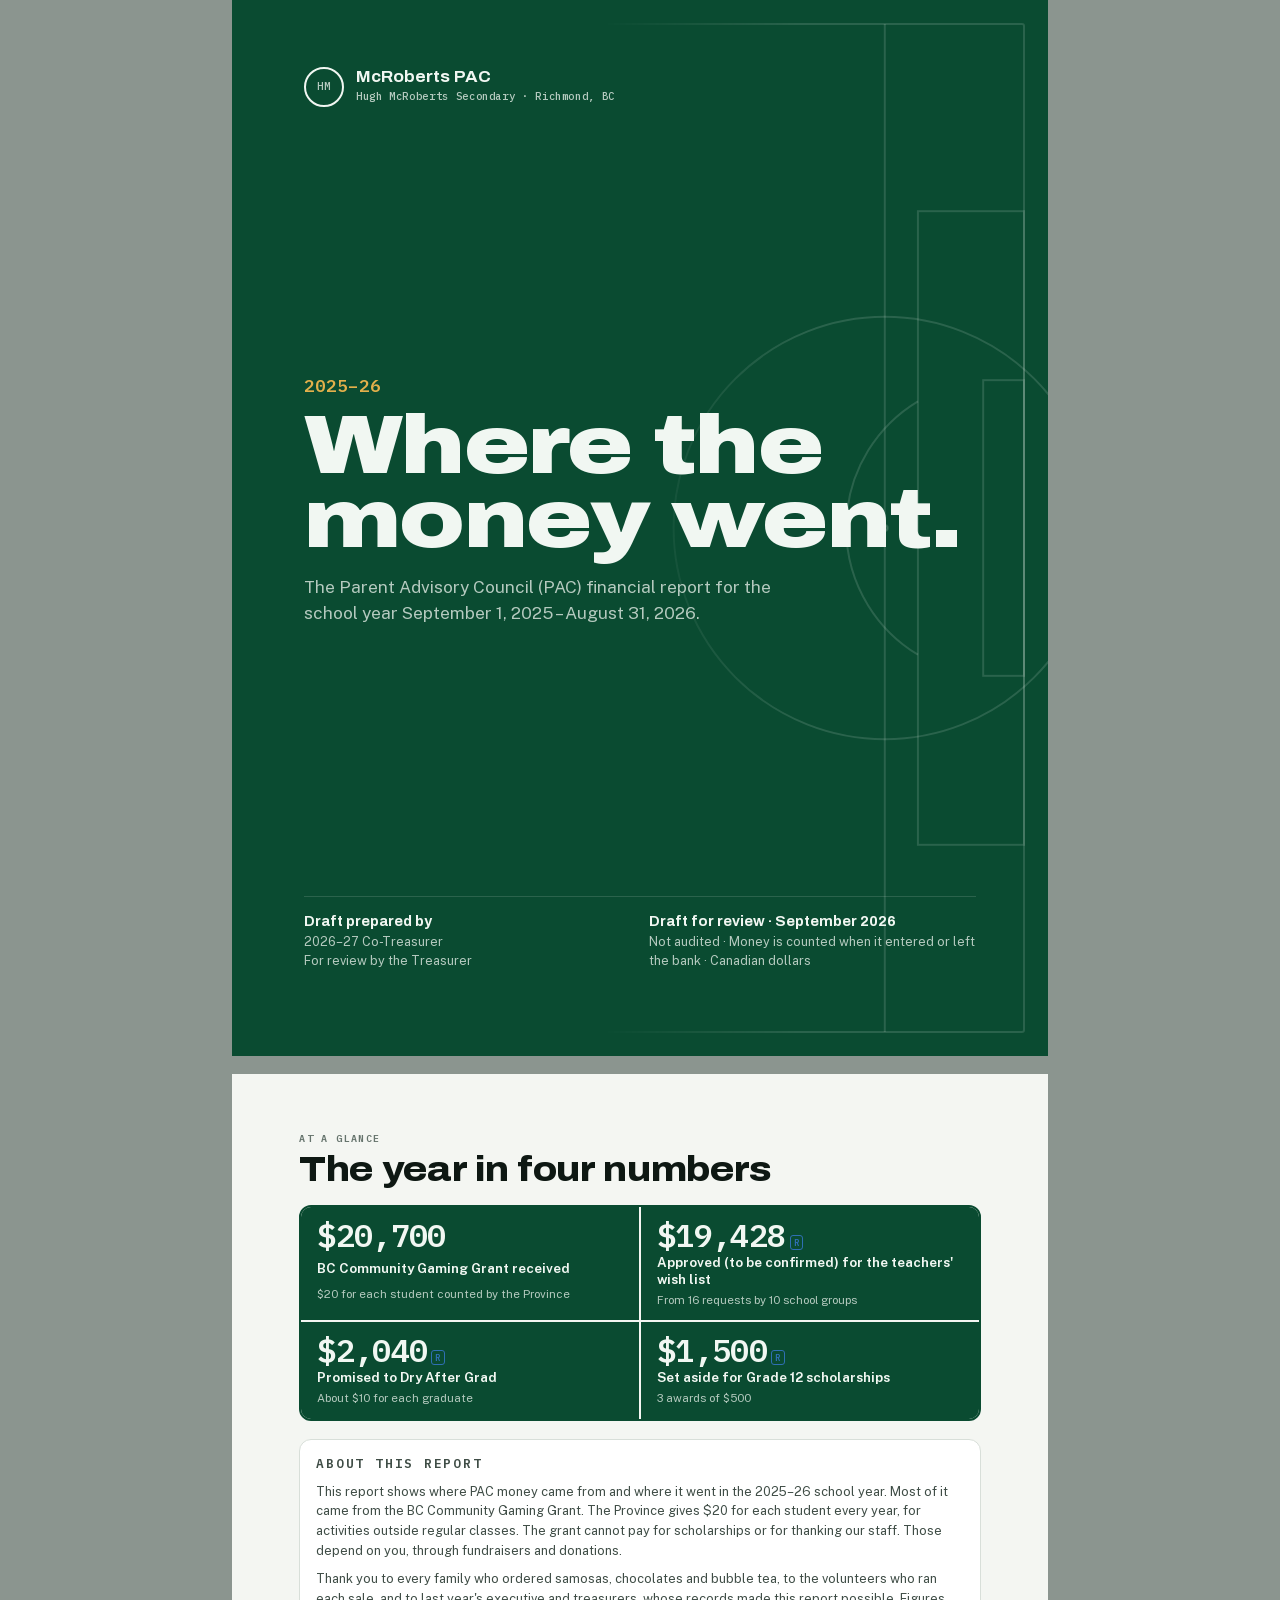
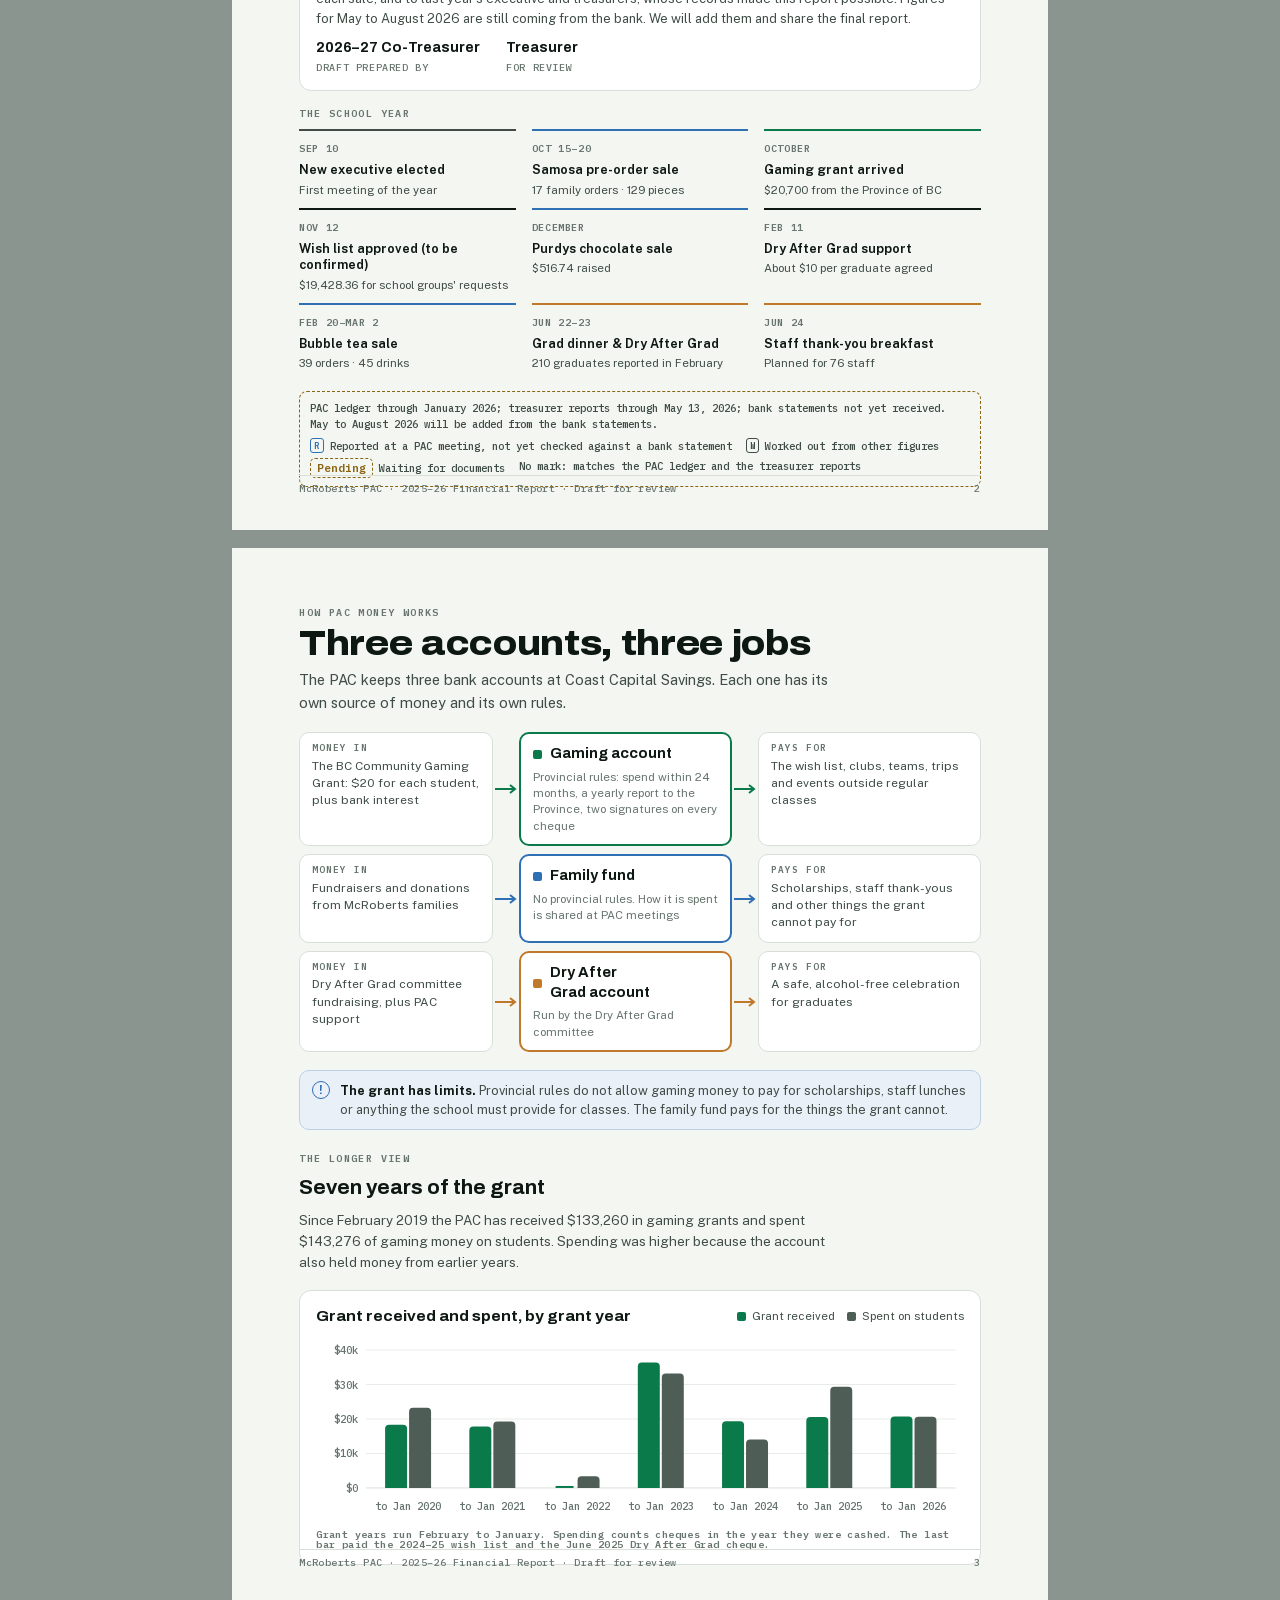
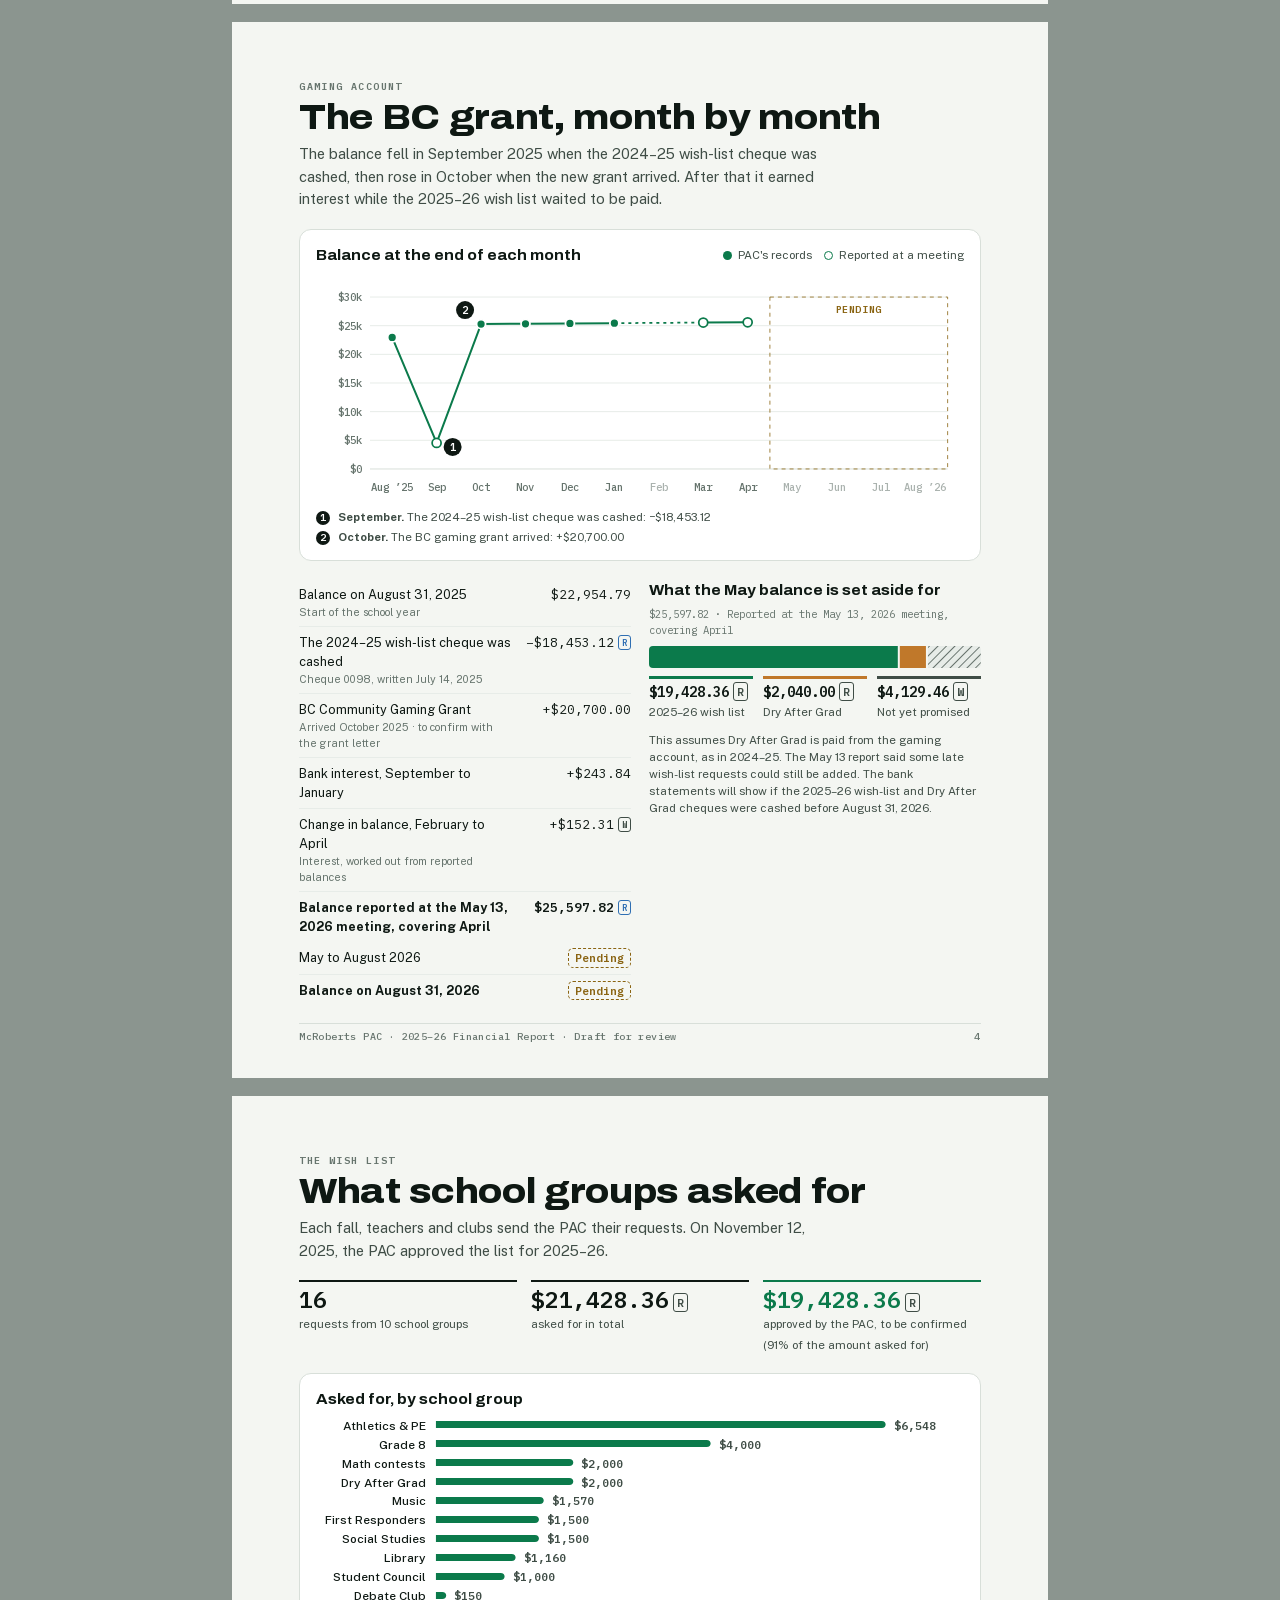
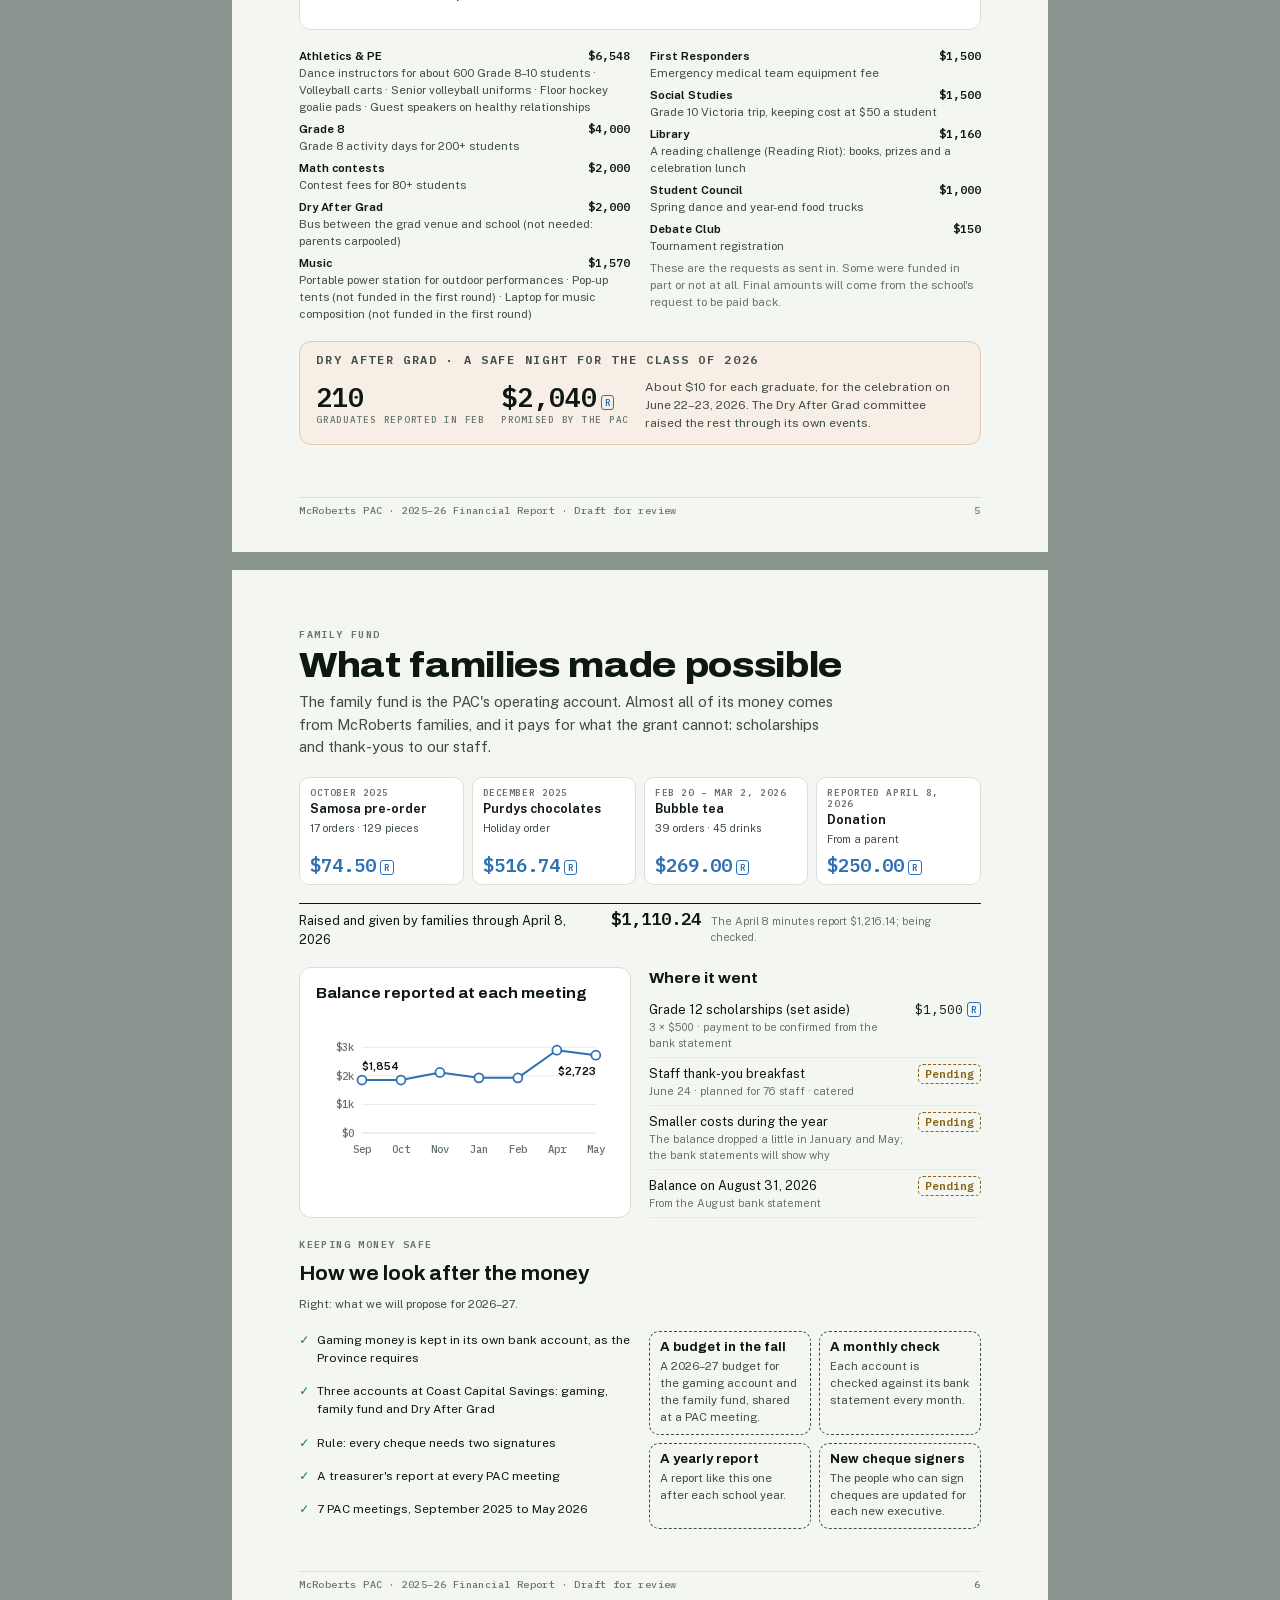
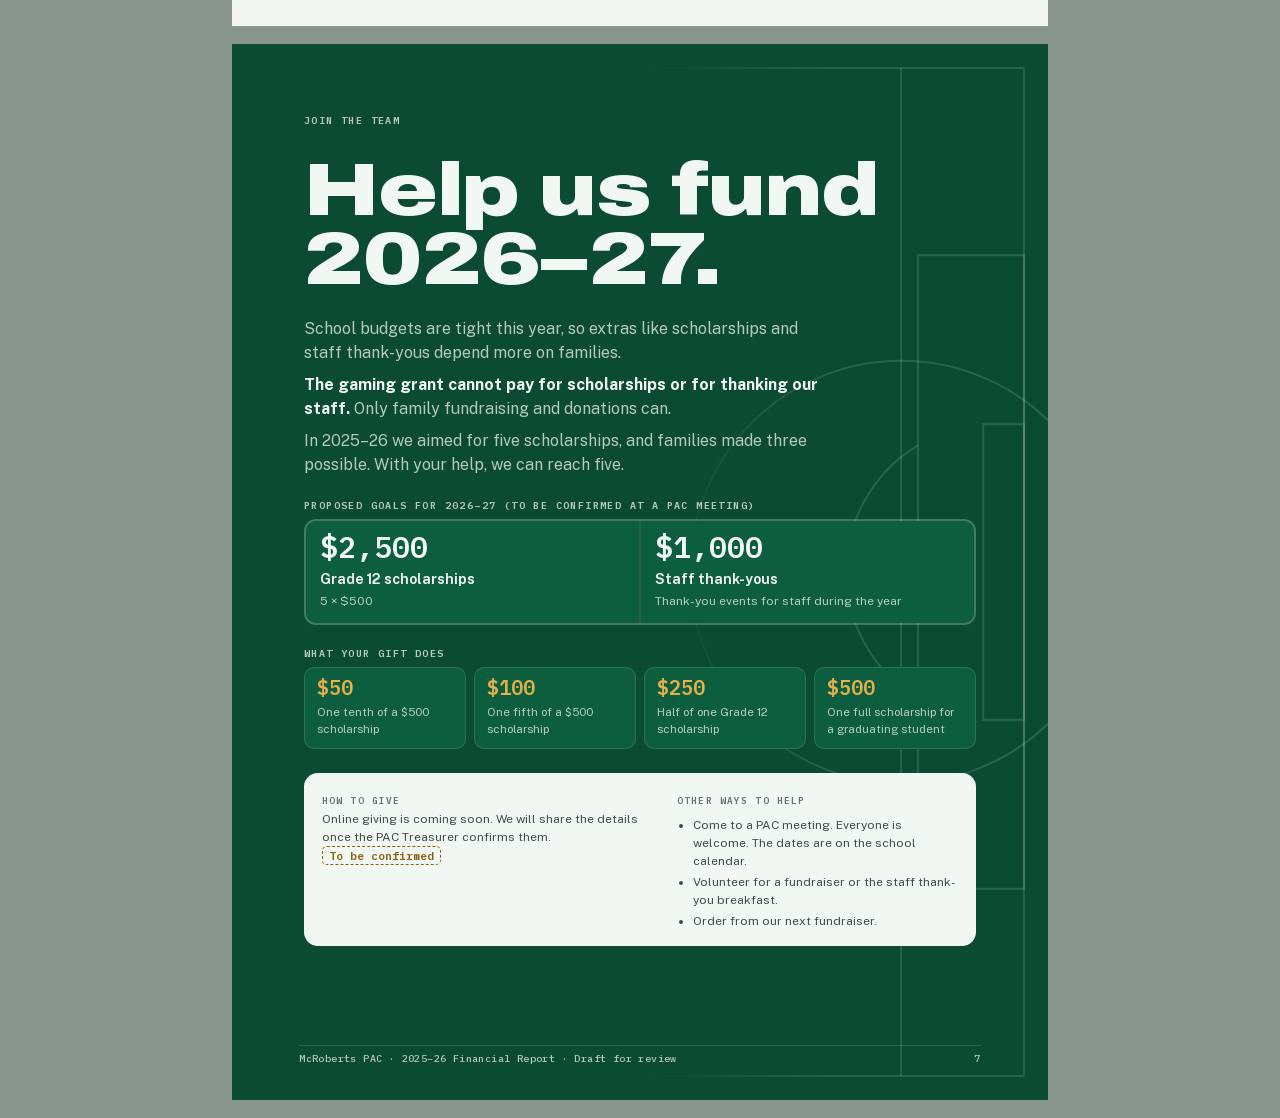
==== print.html @ e7512261 "chore: initial commit Co-Authored-By: Claude Opus 5.5 <noreply@anthropic.com>" ====
<!doctype html>
<html lang="en">
<head>
<meta charset="utf-8">
<title>McRoberts PAC 2025–26 Financial Report</title>
<meta name="robots" content="noindex, nofollow">
<link rel="stylesheet" href="fonts/fonts.css">
<style>
:root{
  --paper:#F4F6F2; --surface:#FFFFFF; --ink:#0E1813; --ink-2:#3F4D46; --muted:#66746D; --rule:#D8DFD9; --rule-2:#E7ECE8;
  --pitch:#0A4B31; --pitch-2:#0D5E3E; --chalk:#F1F7F2; --chalk-dim:rgba(241,247,242,.74); --chalk-line:rgba(241,247,242,.14);
  --gaming:#0B7A4B; --operating:#2F6FB3; --dag:#C0782A; --spent:#4E5D56; --gold:#E3B04B; --warn:#8A6412;
  --f-display:"Archivo","Arial Narrow",sans-serif; --f-body:"Public Sans",system-ui,sans-serif; --f-mono:"IBM Plex Mono",Menlo,monospace;
  color-scheme:light;
}
@page{size:letter;margin:0}
*{box-sizing:border-box;-webkit-print-color-adjust:exact;print-color-adjust:exact}
html,body{margin:0;background:#8B958F}
body{font:400 10.5pt/1.5 var(--f-body);color:var(--ink)}
h1,h2,h3{font-family:var(--f-display);margin:0;text-wrap:balance}
p{margin:0}
.page > *{flex-shrink:0}
.page{width:8.5in;height:11in;margin:0 auto 18px;background:var(--paper);position:relative;overflow:hidden;padding:.62in .7in .8in;display:flex;flex-direction:column;gap:18px;break-after:page;page-break-after:always}
@media print{html,body{background:none}.page{margin:0}.page:not(.dark){background:#fff}}
.cover .lines{-webkit-mask-image:linear-gradient(90deg,transparent 0 45%,#000 70%);mask-image:linear-gradient(90deg,transparent 0 45%,#000 70%)}
.appeal .lines{-webkit-mask-image:linear-gradient(90deg,transparent 0 50%,#000 75%);mask-image:linear-gradient(90deg,transparent 0 50%,#000 75%)}
.key{display:flex;flex-wrap:wrap;gap:4px 14px;margin-top:6px}
.page:last-child{break-after:auto;page-break-after:auto}
.foot{position:absolute;left:.7in;right:.7in;bottom:.38in;display:flex;justify-content:space-between;font:500 7.5pt/1 var(--f-mono);color:var(--muted);letter-spacing:.04em;border-top:1px solid var(--rule);padding-top:8px}
.dark .foot{color:var(--chalk-dim);border-color:var(--chalk-line)}
.eyebrow{font:600 7.5pt/1 var(--f-mono);letter-spacing:.14em;text-transform:uppercase;color:var(--muted)}
h2{font-size:26pt;font-weight:800;font-stretch:114%;line-height:1.02;letter-spacing:-.01em}
h3{font-size:11.5pt;font-weight:700;font-stretch:104%}
.lede{font-size:11pt;line-height:1.55;color:var(--ink-2);max-width:60ch}
.head{display:grid;gap:8px}
.num{font-family:var(--f-mono);font-variant-numeric:tabular-nums}
.panel{background:var(--surface);border:1px solid var(--rule);border-radius:12px;padding:14px 16px}
.mk{font:600 6.5pt/1 var(--f-mono);letter-spacing:.04em;color:var(--operating);border:1px solid currentColor;border-radius:3px;padding:1px 3px;margin-left:4px;vertical-align:1px;white-space:nowrap}
.mk.c{color:var(--ink-2)}
.dark .mk{color:var(--chalk-dim)}
.pend{display:inline-block;font:600 8.5pt/1.2 var(--f-mono);color:var(--warn);border:1.25px dashed currentColor;border-radius:5px;padding:2px 6px}

/* dark pages */
.dark{background:var(--pitch);color:var(--chalk)}
.dark .eyebrow{color:var(--chalk-dim)}
.lines{position:absolute;inset:0;z-index:0}
.lines svg{width:100%;height:100%}
.pitch-lines *{fill:none;stroke:var(--chalk-line);stroke-width:2}
.pitch-lines .spot{fill:var(--chalk-line)}
.dark > *:not(.lines):not(.foot){position:relative;z-index:1}

/* cover */
.cover{justify-content:space-between;padding:.7in .75in .9in}
.cover .crestrow{display:flex;align-items:center;gap:12px}
.crest{width:40px;height:40px;border-radius:50%;border:2px solid var(--chalk);display:grid;place-items:center;font:800 12pt/1 var(--f-display);font-stretch:118%}
.crestrow b{font:700 12pt/1.1 var(--f-display);font-stretch:108%;display:block}
.crestrow span{font:500 8pt/1.3 var(--f-mono);color:var(--chalk-dim);letter-spacing:.06em}
.cover h1{font-size:62pt;font-weight:900;font-stretch:122%;line-height:.9;letter-spacing:-.02em;margin:14px 0 18px}
.cover .yr{font:600 13pt/1 var(--f-mono);color:var(--gold);letter-spacing:.06em}
.cover .sub{font-size:13pt;line-height:1.5;color:var(--chalk-dim);max-width:44ch}
.cover .meta{display:grid;grid-template-columns:1fr 1fr;gap:18px;border-top:1px solid var(--chalk-line);padding-top:16px;font-size:9.5pt;color:var(--chalk-dim)}
.cover .meta b{display:block;color:var(--chalk);font:700 10.5pt/1.3 var(--f-display);font-stretch:104%}

/* glance */
.note p{font-size:9.6pt;line-height:1.55;color:var(--ink-2)}
.note p + p{margin-top:8px}
.note .sig{margin-top:12px;display:flex;gap:26px;font-size:9.5pt}
.note .sig b{display:block;font:700 10.5pt/1.2 var(--f-display);color:var(--ink)}
.note .sig span{font:500 7.5pt/1.3 var(--f-mono);letter-spacing:.06em;text-transform:uppercase;color:var(--muted)}
.board{display:grid;grid-template-columns:1fr 1fr;gap:2px;background:var(--chalk-line);border-radius:12px;overflow:hidden;border:2px solid var(--pitch)}
.board div{background:var(--pitch);color:var(--chalk);padding:12px 16px;display:grid;gap:3px}
.board .fig{font:600 24pt/1 var(--f-mono);letter-spacing:-.02em}
.board .lab{font:650 10pt/1.3 var(--f-body)}
.board .sub{font-size:8.5pt;color:var(--chalk-dim)}
.season{display:grid;grid-template-columns:repeat(3,1fr);gap:8px 16px}
.season div{border-top:2px solid var(--c,var(--ink-2));padding-top:6px}
.season .w{font:600 7.5pt/1 var(--f-mono);letter-spacing:.06em;text-transform:uppercase;color:var(--muted)}
.season b{display:block;font:650 9.5pt/1.3 var(--f-body);margin-top:4px}
.season span{font-size:8.5pt;color:var(--ink-2)}
.coverage{font:500 8pt/1.5 var(--f-mono);color:var(--ink-2);border:1.25px dashed var(--warn);border-radius:8px;padding:8px 10px}

/* accounts */
.acct{display:grid;grid-template-columns:1fr 26px 1.1fr 26px 1.15fr;align-items:stretch}
.acct > div{border:1px solid var(--rule);background:var(--surface);border-radius:10px;padding:10px 12px;font-size:9pt;color:var(--ink-2);line-height:1.45}
.acct .who{border:2px solid var(--c)}
.acct .who h3{display:flex;gap:8px;align-items:center;font-size:10.5pt;color:var(--ink)}
.acct .who h3::before{content:"";width:9px;height:9px;border-radius:2px;background:var(--c)}
.acct .who p{font-size:8.5pt;color:var(--muted);margin-top:4px}
.acct .arrow{border:0!important;background:none!important;padding:0!important;display:grid;place-items:center}
.acct .arrow svg{width:22px;height:10px}
.acct .arrow path{fill:none;stroke:var(--c);stroke-width:2}
.acct .lbl{display:block;font:600 7pt/1 var(--f-mono);letter-spacing:.1em;text-transform:uppercase;color:var(--muted);margin-bottom:5px}
.map{display:grid;gap:8px}
.gaming-c{--c:var(--gaming)} .operating-c{--c:var(--operating)} .dag-c{--c:var(--dag)}
.callout{display:flex;gap:10px;padding:10px 12px;border-radius:10px;background:#EAF0F7;border:1px solid #BCD0E6;font-size:9.5pt;color:var(--ink-2)}
.callout b{color:var(--ink)}
.callout .ic{flex:none;width:18px;height:18px;border-radius:50%;border:1.5px solid var(--operating);color:var(--operating);display:grid;place-items:center;font:700 9pt/1 var(--f-display)}

/* charts */
.viz{display:block;overflow:visible}
.viz .gridline{stroke:var(--rule-2);stroke-width:1} .viz .axis{stroke:var(--rule);stroke-width:1}
.viz .tick{fill:var(--muted);font:500 8pt var(--f-mono)} .viz .tick.muted{opacity:.55}
.viz .cat{fill:var(--ink);font:500 9pt var(--f-body)} .viz .val{fill:var(--ink-2);font:600 8.5pt var(--f-mono)}
.viz .note{fill:var(--ink-2);font:500 8pt var(--f-body)} .viz .note.strong{fill:var(--ink);font-weight:650}
.viz .line{fill:none;stroke-width:2;stroke-linejoin:round} .viz .line.gaming{stroke:var(--gaming)} .viz .line.operating{stroke:var(--operating)}
.viz .bridge{stroke:var(--gaming);stroke-width:1.75;stroke-dasharray:3 4}
.viz .dot{stroke-width:1.75} .viz .dot.solid{fill:var(--gaming);stroke:#fff} .viz .dot.ring{fill:#fff;stroke:var(--gaming)} .viz .dot.ring.operating{stroke:var(--operating)}
.viz .pending-band{fill:none;stroke:var(--warn);stroke-width:1;stroke-dasharray:4 4;opacity:.8}
.viz .pending-label{fill:var(--warn);font:600 7.5pt var(--f-mono);letter-spacing:.06em;text-transform:uppercase}
.viz .hit{fill:transparent} .viz .track{fill:transparent}
.viz .bar.gaming{fill:var(--gaming)} .viz .bar.operating{fill:var(--operating)} .viz .bar.dag{fill:var(--dag)} .viz .bar.spent{fill:var(--spent)} .viz .bar.open{fill:url(#hatch)}
.viz .zero{stroke-width:2} .viz .zero.grant{stroke:var(--gaming)} .viz .zero.spent{stroke:var(--spent)}
.viz .badge{fill:var(--ink)} .viz .badge-t{fill:#fff;font:700 8pt var(--f-mono)}
.legend{display:flex;gap:12px;font-size:8.5pt;color:var(--ink-2)}
.legend span{display:inline-flex;gap:6px;align-items:center}
.legend i{width:9px;height:9px;border-radius:2px;background:var(--c)}
.legend i.ringi{border-radius:50%;background:none;border:1.75px solid var(--c)}
.legend i.solidi{border-radius:50%}
.chart-head{display:flex;justify-content:space-between;align-items:baseline;gap:10px;margin-bottom:6px}
.callouts{list-style:none;margin:6px 0 0;padding:0;display:grid;gap:3px;font-size:8.5pt;color:var(--ink-2)}
.callouts li{display:flex;gap:8px;align-items:baseline}
.callouts b{flex:none;width:14px;height:14px;border-radius:50%;background:var(--ink);color:#fff;font:700 7.5pt/14px var(--f-mono);text-align:center}

/* statement */
.stmt{width:100%;border-collapse:collapse;font-size:9.5pt}
.stmt td{padding:6px 0;border-bottom:1px solid var(--rule-2);vertical-align:top}
.stmt td:last-child{text-align:right;font-family:var(--f-mono);white-space:nowrap;padding-left:12px}
.stmt tr.sum td{border-top:1.5px solid var(--ink);border-bottom:0;font-weight:700}
.stmt .d{display:block;font-size:8pt;color:var(--muted)}
.commit-legend{display:grid;grid-template-columns:repeat(3,1fr);gap:10px;margin-top:8px}
.commit-legend div{border-top:3px solid var(--c);padding-top:5px}
.commit-legend b{display:block;font:600 10.5pt/1.2 var(--f-mono)}
.commit-legend span{font-size:8.5pt;color:var(--ink-2)}
.cols{display:grid;grid-template-columns:1fr 1fr;gap:18px}

/* wish */
.kpis{display:grid;grid-template-columns:repeat(3,1fr);gap:14px}
.kpi{border-top:2px solid var(--ink);padding-top:6px}
.kpi b{display:block;font:600 17pt/1.1 var(--f-mono);letter-spacing:-.01em}
.kpi span{font-size:8.5pt;color:var(--ink-2)}
.depts{columns:2;column-gap:20px;font-size:8.5pt;color:var(--ink-2)}
.depts div{break-inside:avoid;margin-bottom:5px}
.depts b{color:var(--ink);font-weight:650}
.depts .num{float:right;color:var(--ink);font-weight:600}
.dag{display:grid;grid-template-columns:auto auto 1fr;gap:16px;align-items:center;padding:12px 16px;border-radius:12px;background:#F7EFE6;border:1px solid #E6C9A8}
.dag .eq{font:600 20pt/1 var(--f-mono)}
.dag .eq small{display:block;font:500 7pt/1.3 var(--f-mono);letter-spacing:.08em;text-transform:uppercase;color:var(--muted);margin-top:4px}
.dag .op{font:400 16pt/1 var(--f-mono);color:var(--muted)}
.dag p{font-size:9pt;color:var(--ink-2)}

/* family */
.cards{display:grid;grid-template-columns:repeat(4,1fr);gap:8px}
.fr{background:var(--surface);border:1px solid var(--rule);border-radius:10px;padding:9px 10px;display:flex;flex-direction:column;gap:3px}
.fr .w{font:600 7pt/1.2 var(--f-mono);letter-spacing:.06em;text-transform:uppercase;color:var(--muted)}
.fr b{font:650 9.5pt/1.25 var(--f-body)}
.fr .v{font-size:8pt;color:var(--ink-2)}
.fr .a{font:600 14pt/1 var(--f-mono);color:var(--operating);margin-top:auto;padding-top:6px}
.total{display:flex;gap:10px;align-items:baseline;border-top:1.5px solid var(--ink);padding-top:6px;font-size:9.5pt}
.total b{font:600 13pt/1 var(--f-mono)}
.spend div{display:flex;justify-content:space-between;gap:10px;padding:6px 0;border-bottom:1px solid var(--rule-2);font-size:9.5pt}
.spend small{display:block;color:var(--muted);font-size:8pt}
.ctrl{list-style:none;margin:0;padding:0;font-size:9pt;display:grid;gap:4px}
.ctrl li{display:flex;gap:8px}
.ctrl li::before{content:"✓";color:var(--gaming);font-weight:700}
.nexty{display:grid;grid-template-columns:1fr 1fr;gap:8px}
.nexty div{border:1px dashed var(--ink-2);border-radius:10px;padding:8px 10px;font-size:8.5pt;color:var(--ink-2)}
.nexty b{display:block;color:var(--ink);font:700 9.5pt/1.25 var(--f-display);font-stretch:104%;margin-bottom:2px}

/* appeal */
.appeal{padding:.75in .75in 1in;gap:24px}
.appeal h2{font-size:56pt;font-weight:900;font-stretch:122%;line-height:.92;margin-top:6px;max-width:11ch}
.appeal .why{display:grid;gap:8px;max-width:58ch}
.appeal .why p{font-size:12pt;color:var(--chalk-dim)}
.appeal .why strong{color:var(--chalk)}
.goals{display:grid;grid-template-columns:1fr 1fr;gap:2px;background:var(--chalk-line);border-radius:12px;overflow:hidden;border:2px solid var(--chalk-line)}
.goals div{background:var(--pitch-2);padding:12px 14px}
.goals b{display:block;font:600 22pt/1 var(--f-mono)}
.goals span{font-size:9pt;color:var(--chalk-dim)}
.goals strong{color:var(--chalk);font-weight:650;display:block;margin-top:6px}
.impact{display:grid;grid-template-columns:repeat(4,1fr);gap:8px}
.impact div{border:1px solid var(--chalk-line);border-radius:10px;padding:10px 12px;background:var(--pitch-2)}
.impact b{display:block;font:600 15pt/1 var(--f-mono);color:var(--gold)}
.impact span{font-size:8.5pt;color:var(--chalk-dim);display:block;margin-top:6px}
.howbox{background:var(--chalk);color:var(--ink);border-radius:14px;padding:16px 18px;display:grid;grid-template-columns:1.2fr 1fr;gap:18px}
.howbox .lbl{font:600 7pt/1 var(--f-mono);letter-spacing:.12em;text-transform:uppercase;color:var(--muted)}
.howbox code{display:inline-block;margin:8px 0 6px;font:600 13pt/1 var(--f-mono);background:#fff;border:1px solid var(--rule);border-radius:8px;padding:8px 10px}
.howbox p{font-size:9pt;color:var(--ink-2)}
.howbox ul{margin:6px 0 0;padding-left:16px;font-size:9pt;color:var(--ink-2);display:grid;gap:3px}
</style>
</head>
<body>
<svg width="0" height="0" style="position:absolute" aria-hidden="true"><defs><pattern id="hatch" width="6" height="6" patternUnits="userSpaceOnUse" patternTransform="rotate(45)"><rect width="6" height="6" fill="#E7ECE8"/><line x1="0" y1="0" x2="0" y2="6" stroke="#3F4D46" stroke-width="1.5"/></pattern></defs></svg>

<!-- 1 cover -->
<section class="page dark cover">
  <div class="lines" id="l1"></div>
  <div class="crestrow"><span class="crest">HM</span><div><b>McRoberts PAC</b><span>Hugh McRoberts Secondary · Richmond, BC</span></div></div>
  <div>
    <p class="yr">2025–26</p>
    <h1>Where the money went.</h1>
    <p class="sub" id="coverSub"></p>
  </div>
  <div class="meta">
    <div id="coverWho"></div>
    <div id="coverEdition"></div>
  </div>
</section>

<!-- 2 glance -->
<section class="page">
  <div class="head"><p class="eyebrow">At a glance</p><h2>The year in four numbers</h2></div>
  <div class="board" id="board"></div>
  <div class="note panel">
    <p class="eyebrow" style="margin-bottom:8px">About this report</p>
    <p>This report shows where PAC money came from and where it went in the 2025–26 school year. Most of it came from the BC Community Gaming Grant. The Province gives <span data-fmt="rate"></span> for each student every year, for activities outside regular classes. The grant cannot pay for scholarships or for thanking our staff. Those depend on you, through fundraisers and donations.</p>
    <p>Thank you to every family who ordered samosas, chocolates and bubble tea, to the volunteers who ran each sale, and to last year's executive and treasurers, whose records made this report possible. Figures for May to August 2026 are still coming from the bank. We will add them and share the final report.</p>
    <div class="sig" id="sig"></div>
  </div>
  <div><p class="eyebrow" style="margin-bottom:10px">The school year</p><div class="season" id="season"></div></div>
  <p class="coverage" id="coverage"></p>
  <div class="foot"><span>McRoberts PAC · 2025–26 Financial Report · Draft</span><span>2</span></div>
</section>

<!-- 3 how it works + history -->
<section class="page">
  <div class="head"><p class="eyebrow">How PAC money works</p><h2>Three accounts, three jobs</h2><p class="lede">The PAC keeps three bank accounts at Coast Capital Savings. Each one has its own source of money and its own rules.</p></div>
  <div class="map" id="map"></div>
  <div class="callout"><span class="ic">!</span><p><b>The grant has limits.</b> Provincial rules do not allow gaming money to pay for scholarships, staff lunches or anything the school must provide for classes. The family fund pays for the things the grant cannot.</p></div>
  <div class="head" style="margin-top:6px"><p class="eyebrow">The longer view</p><h3 style="font-size:15pt">Seven years of the grant</h3><p class="lede" id="histLede" style="font-size:10pt"></p></div>
  <div class="panel">
    <div class="chart-head"><h3>Grant received and spent, by grant year</h3><div class="legend"><span><i style="--c:var(--gaming)"></i>Grant received</span><span><i style="--c:var(--spent)"></i>Spent on students</span></div></div>
    <div id="histChart"></div>
    <p class="eyebrow" style="margin-top:6px;letter-spacing:.04em;text-transform:none;font-size:7.5pt">Grant years run February to January. Spending counts cheques in the year they were cashed. The last bar paid the 2024–25 wish list and the June 2025 Dry After Grad cheque.</p>
  </div>
  <div class="foot"><span>McRoberts PAC · 2025–26 Financial Report · Draft</span><span>3</span></div>
</section>

<!-- 4 gaming -->
<section class="page">
  <div class="head"><p class="eyebrow">Gaming account</p><h2>The BC grant, month by month</h2><p class="lede">The balance fell in September 2025 when the 2024–25 wish-list cheque was cashed, then rose in October when the new grant arrived. After that it earned interest while the 2025–26 wish list waited to be paid.</p></div>
  <div class="panel">
    <div class="chart-head"><h3>Balance at the end of each month</h3><div class="legend"><span><i class="solidi" style="--c:var(--gaming);background:var(--gaming)"></i>PAC's records</span><span><i class="ringi" style="--c:var(--gaming)"></i>Reported at a meeting</span></div></div>
    <div id="gamingChart"></div>
    <ol class="callouts"><li><b>1</b><span><strong>September.</strong> The 2024–25 wish-list cheque was cashed: −<span data-fmt="chequeAmt"></span></span></li><li><b>2</b><span><strong>October.</strong> The BC gaming grant arrived: +<span data-fmt="grant2"></span></span></li></ol>
  </div>
  <div class="cols">
    <table class="stmt" id="stmt"></table>
    <div>
      <h3 style="margin-bottom:4px">What the May balance is set aside for</h3>
      <p class="num" style="font-size:8pt;color:var(--muted);margin-bottom:8px" id="asof"></p>
      <div id="commitBar"></div>
      <div class="commit-legend" id="commitLegend"></div>
      <p style="font-size:8.5pt;color:var(--ink-2);margin-top:10px" id="commitNote"></p>
    </div>
  </div>
  <div class="foot"><span>McRoberts PAC · 2025–26 Financial Report · Draft</span><span>4</span></div>
</section>

<!-- 5 wish list + dag -->
<section class="page">
  <div class="head"><p class="eyebrow">The wish list</p><h2>What school groups asked for</h2><p class="lede">Each fall, teachers and clubs send the PAC their requests. On November 12, 2025, the PAC approved the list for 2025–26.</p></div>
  <div class="kpis" id="kpis"></div>
  <div class="panel"><div class="chart-head"><h3>Asked for, by school group</h3></div><div id="wishChart"></div></div>
  <div class="depts" id="depts"></div>
  <div class="dag" id="dag"></div>
  <div class="foot"><span>McRoberts PAC · 2025–26 Financial Report · Draft</span><span>5</span></div>
</section>

<!-- 6 family fund + stewardship -->
<section class="page">
  <div class="head"><p class="eyebrow">Family fund</p><h2>What families made possible</h2><p class="lede">The family fund is the PAC's operating account. Almost all of its money comes from McRoberts families, and it pays for what the grant cannot: scholarships and thank-yous to our staff.</p></div>
  <div class="cards" id="cards"></div>
  <div class="total" id="total"></div>
  <div class="cols">
    <div class="panel"><div class="chart-head"><h3>Balance reported at each meeting</h3></div><div id="opChart"></div></div>
    <div><h3 style="margin-bottom:4px">Where it went</h3><div class="spend" id="spend"></div></div>
  </div>
  <div class="head" style="margin-top:4px"><p class="eyebrow">Keeping money safe</p><h3 style="font-size:15pt">How we look after the money</h3><p style="font-size:8.5pt;color:var(--ink-2)">Right: what we will propose for 2026–27.</p></div>
  <div class="cols">
    <ul class="ctrl" id="ctrl"></ul>
    <div class="nexty" id="nexty"></div>
  </div>
  <div class="foot"><span>McRoberts PAC · 2025–26 Financial Report · Draft</span><span>6</span></div>
</section>

<!-- 7 appeal -->
<section class="page dark appeal">
  <div class="lines" id="l7"></div>
  <p class="eyebrow">Join the team</p>
  <h2>Help us fund 2026–27.</h2>
  <div class="why" id="why"></div>
  <div><p class="eyebrow" style="margin-bottom:8px" id="goalsLabel"></p><div class="goals" id="goals"></div></div>
  <div><p class="eyebrow" style="margin-bottom:8px">What your gift does</p><div class="impact" id="impact"></div></div>
  <div class="howbox">
    <div><span class="lbl">How to give</span><br><code id="etr"></code><p id="how"></p></div>
    <div><span class="lbl">Other ways to help</span><ul id="other"></ul></div>
  </div>
  <div class="foot"><span>McRoberts PAC · 2025–26 Financial Report · Draft</span><span>7</span></div>
</section>

<script src="data.js"></script>
<script src="charts.js"></script>
<script>
(function(){
  const R = window.REPORT, V = window.PACViz, $ = id => document.getElementById(id), money = V.money;
  const pend = () => '<span class="pend">Pending</span>';
  const mk = s => { const m = V.statusMeta(s).mark; return m ? `<span class="mk${s === 'reported' ? '' : ' c'}">${m}</span>` : ''; };
  V.fillCopy(document);
  V.pitchLines($('l1'), { w: 816, h: 1056, rightOnly: true, cx: 0.8 });
  V.pitchLines($('l7'), { w: 816, h: 1056, rightOnly: true, cx: 0.82 });

  $('board').innerHTML = R.headline.map(h => `<div><span class="fig">${money(h.value,0)}${mk(h.status)}</span><span class="lab">${h.label}</span><span class="sub">${h.note}</span></div>`).join('');
  // A person is named only after they agree; until then the role stands in (see the note at the top of data.js).
  const P0 = R.meta.preparedBy, Rv = R.meta.reviewer;
  const who = p => p.name ? `${p.name}, ${p.role}` : `the ${p.role}`;
  const sign = (p, label) => p.name ? `<div><b>${p.name}</b><span>${label} · ${p.role}</span></div>` : `<div><b>${p.role}</b><span>${label}</span></div>`;
  $('coverSub').textContent = `The Parent Advisory Council (PAC) financial report for the ${R.meta.period.replace('School year', 'school year')}.`;
  $('coverWho').innerHTML = `<b>Draft prepared by</b>${P0.name ? who(P0) : P0.role}<br>For review by ${who(Rv)}`;
  $('coverEdition').innerHTML = `<b>${R.meta.edition}</b>${R.meta.basis}`;
  $('sig').innerHTML = sign(P0, 'Draft prepared by') + sign(Rv, 'For review');
  const kc = { money:'var(--gaming)', fundraiser:'var(--operating)', decision:'var(--ink)', event:'var(--dag)', meeting:'var(--ink-2)' };
  $('season').innerHTML = R.timeline.map(t => `<div style="--c:${kc[t.kind]}"><span class="w">${t.when}</span><b>${t.label}</b><span>${t.detail}</span></div>`).join('');
  const keyItem = s => s.key === 'pending' ? `<span><span class="pend">${s.label}</span> ${s.description}</span>` : s.mark ? `<span>${mk(s.key).replace('class="', 'style="margin-left:0" class="')} ${s.description}</span>` : `<span>No mark: ${s.description.charAt(0).toLowerCase() + s.description.slice(1)}</span>`;
  const order = ['reported', 'derived', 'pending', 'confirmed'].map(k => V.statusMeta(k));
  $('coverage').innerHTML = `${R.meta.coverage.long}<span class="key">${order.map(keyItem).join('')}</span>`;

  const A = R.accounts;
  const arrow = `<div class="arrow"><svg viewBox="0 0 22 10"><path d="M0 5 H19 M15 1 L20 5 L15 9"/></svg></div>`;
  $('map').innerHTML = [['gaming','gaming-c'],['operating','operating-c'],['dag','dag-c']].map(([k,c]) => { const a = A[k]; return `<div class="acct ${c}"><div><span class="lbl">Money in</span>${a.funds}</div>${arrow}<div class="who"><h3>${a.name}</h3><p>${a.rules}</p></div>${arrow}<div><span class="lbl">Pays for</span>${a.pays}</div></div>`; }).join('');

  const H = R.history;
  $('histLede').textContent = `Since February 2019 the PAC has received ${money(H.totals.grant,0)} in gaming grants and spent ${money(H.totals.spent,0)} of gaming money on students. Spending was higher because the account also held money from earlier years.`;
  V.pairBars($('histChart'), { rows: H.years, height: 190, interactive: false });

  const G = A.gaming;
  V.balanceLine($('gamingChart'), { data: G.monthly, height: 230, interactive: false });
  $('stmt').innerHTML = `
    <tr><td>Balance on August 31, 2025<span class="d">Start of the school year</span></td><td>${money(G.opening.value,2)}</td></tr>
    <tr><td>The 2024–25 wish-list cheque was cashed<span class="d">Cheque ${G.carriedCheque.number}, written ${G.carriedCheque.writtenLabel}</span></td><td>${money(-G.carriedCheque.value,2)}${mk(G.carriedCheque.status)}</td></tr>
    <tr><td>BC Community Gaming Grant<span class="d">Arrived October 2025 · to confirm with the grant letter</span></td><td>+${money(G.grant.value,2)}</td></tr>
    <tr><td>Bank interest, September to January</td><td>+${money(G.interestToJan.value,2)}</td></tr>
    <tr><td>Change in balance, February to April<span class="d">Interest, worked out from reported balances</span></td><td>+${money(G.interestFebApr.value,2)}${mk(G.interestFebApr.status)}</td></tr>
    <tr class="sum"><td>${G.commitments.balanceLabel}</td><td>${money(G.commitments.balance,2)}${mk(G.commitments.balanceStatus)}</td></tr>
    <tr><td>May to August 2026</td><td>${pend()}</td></tr>
    <tr class="sum"><td>Balance on August 31, 2026</td><td>${pend()}</td></tr>`;
  $('asof').textContent = `${money(G.commitments.balance,2)} · ${G.commitments.asOf}`;
  const cparts = G.commitments.parts.map((p,i) => ({...p, cls: ['gaming','dag','open'][i]}));
  V.stackBar($('commitBar'), { parts: cparts, height: 22 });
  $('commitLegend').innerHTML = cparts.map(p => `<div style="--c:${p.cls==='open'?'var(--ink-2)':`var(--${p.cls})`}"><b>${money(p.value,2)}${mk(p.status)}</b><span>${p.label}</span></div>`).join('');
  $('commitNote').textContent = `${G.commitments.note} ${G.commitments.cashed}`;

  const W = R.wishlist;
  $('kpis').innerHTML = `<div class="kpi"><b>${W.requests}</b><span>requests from ${W.groups} school groups</span></div><div class="kpi"><b>${money(W.requested.value,2)}${mk(W.requested.status)}</b><span>asked for in total</span></div><div class="kpi" style="border-color:var(--gaming)"><b style="color:var(--gaming)">${money(W.approved.value,2)}${mk(W.approved.status)}</b><span>approved by the PAC, to be confirmed (${Math.round(W.approved.value/W.requested.value*100)}% of the amount asked for)</span></div>`;
  V.barsH($('wishChart'), { rows: W.departments.map(d => ({ label: d.name, v: d.requested })), rowH: 19, labelW: 120, interactive: false });
  $('depts').innerHTML = W.departments.map(d => `<div><b>${d.name}</b><span class="num">${money(d.requested,0)}</span><br>${d.items.join(' · ')}</div>`).join('') + `<div style="color:var(--muted)">${W.note}</div>`;
  const D = A.dag;
  $('dag').innerHTML = `<p class="eyebrow" style="grid-column:1/-1;margin-bottom:-4px">Dry After Grad · a safe night for the Class of 2026</p><div class="eq">${D.grads}<small>Graduates reported in Feb</small></div><div class="eq">${money(D.committed.value,0)}${mk(D.committed.status)}<small>Promised by the PAC</small></div><p>About ${money(R.rates.dagPerGrad,0)} for each graduate, for the celebration on ${D.eventDate}. The Dry After Grad committee raised the rest through its own events.</p>`;

  const O = A.operating;
  $('cards').innerHTML = O.raised.map(f => `<div class="fr"><span class="w">${f.when}</span><b>${f.name}</b><span class="v">${f.volume}</span><span class="a">${money(f.value,2)}${mk(f.status)}</span></div>`).join('');
  $('total').innerHTML = `<span>Raised and given by families ${O.raisedThrough}</span><b>${money(O.raised.reduce((a,b)=>a+b.value,0),2)}</b><span style="font-size:8pt;color:var(--muted)">The April 8 minutes report ${money(O.raisedReportedTotal.value,2)}; being checked.</span>`;
  V.snapshotLine($('opChart'), { data: O.snapshots, height: 150, interactive: false });
  $('spend').innerHTML = O.spent.map(s => `<div><span>${s.name}<small>${s.detail}</small></span><span class="num">${s.value==null?pend():money(s.value,0)+mk(s.status)}</span></div>`).join('') + `<div><span>Balance on August 31, 2026<small>From the August bank statement</small></span><span>${pend()}</span></div>`;
  $('ctrl').innerHTML = R.stewardship.controls.map(c => `<li>${c}</li>`).join('') + `<li>${R.stewardship.meetings.length} PAC meetings, September 2025 to May 2026</li>`;
  $('nexty').innerHTML = R.stewardship.nextYear.map(n => `<div><b>${n.title}</b>${n.body}</div>`).join('');

  const P = R.appeal;
  $('why').innerHTML = P.why.map(w => `<p>${w.lead ? `<strong>${w.lead}</strong> ` : ''}${w.text}</p>`).join('');
  $('goalsLabel').textContent = P.goalsLabel;
  $('goals').innerHTML = P.goals.map(g => `<div><b>${money(g.target,0)}</b><strong>${g.label}</strong><span>${g.detail}</span></div>`).join('');
  $('impact').innerHTML = P.impact.map(p => `<div><b>${money(p.amount,0)}</b><span>${p.text}</span></div>`).join('');
  if (P.howToGive.status === 'pending') {
    // The address stays out of the printed report until the Treasurer confirms it takes donations.
    $('etr').remove();
    $('how').innerHTML = `Online giving is coming soon. We will share the details once the PAC Treasurer confirms them. <span class="pend">To be confirmed</span>`;
  } else {
    $('etr').textContent = P.howToGive.to;
    $('how').innerHTML = `Send an ${P.howToGive.method} to this address. In the message, write "${P.howToGive.message}". Every dollar goes to the family fund.`;
  }
  $('other').innerHTML = P.otherWays.map(o => `<li>${o}</li>`).join('');
  document.querySelectorAll('.foot span:first-child').forEach(n => n.textContent = 'McRoberts PAC · 2025–26 Financial Report · Draft for review');
  document.documentElement.dataset.ready = '1';
})();
</script>
</body>
</html>
---- fonts/fonts.css ----
/* Self-hosted fonts (latin subset), SIL Open Font License 1.1: see OFL-*.txt in this folder. */
@font-face { font-family: "Archivo"; font-style: normal; font-weight: 400 900; font-stretch: 62% 125%; font-display: swap; src: url("archivo.woff2") format("woff2"); }
@font-face { font-family: "IBM Plex Mono"; font-style: normal; font-weight: 400; font-display: swap; src: url("ibm-plex-mono-400.woff2") format("woff2"); }
@font-face { font-family: "IBM Plex Mono"; font-style: normal; font-weight: 500; font-display: swap; src: url("ibm-plex-mono-500.woff2") format("woff2"); }
@font-face { font-family: "IBM Plex Mono"; font-style: normal; font-weight: 600; font-display: swap; src: url("ibm-plex-mono-600.woff2") format("woff2"); }
@font-face { font-family: "Public Sans"; font-style: normal; font-weight: 300 800; font-display: swap; src: url("public-sans.woff2") format("woff2"); }
@font-face { font-family: "Public Sans"; font-style: italic; font-weight: 400; font-display: swap; src: url("public-sans-italic.woff2") format("woff2"); }
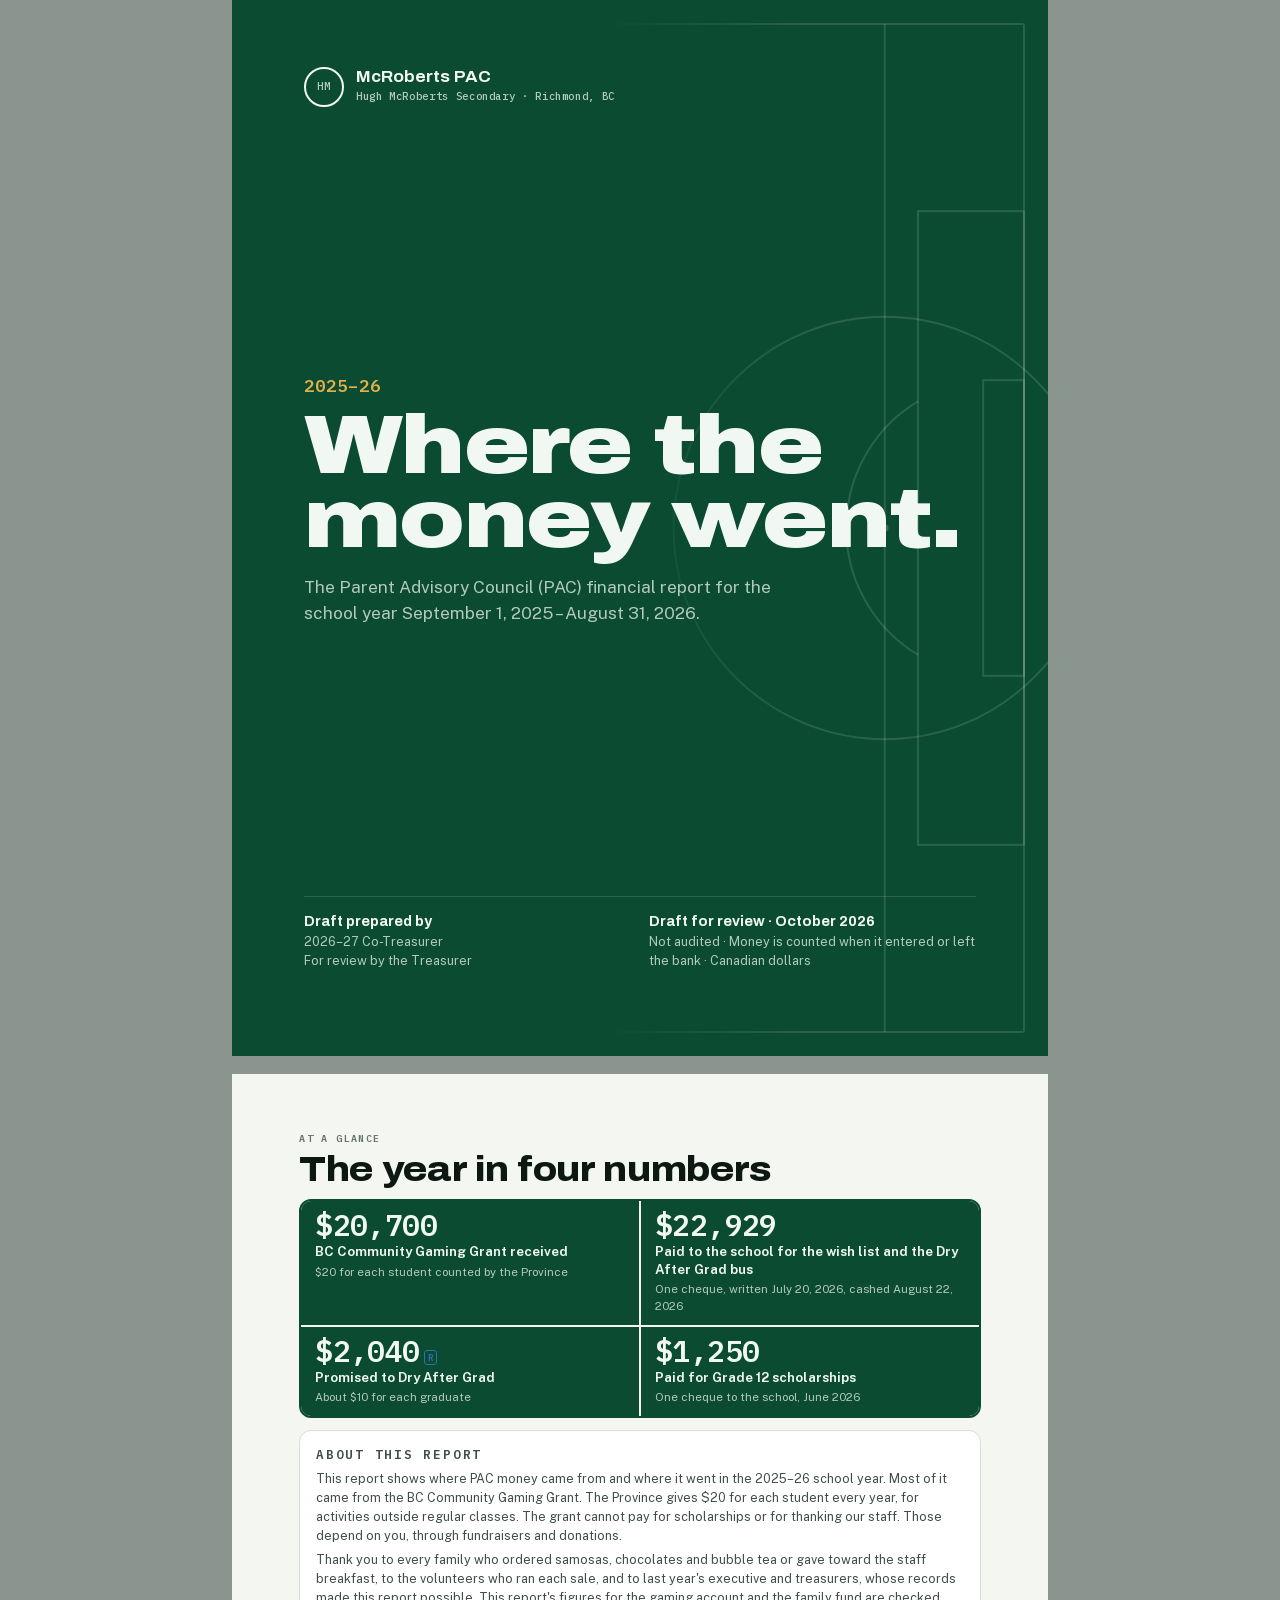
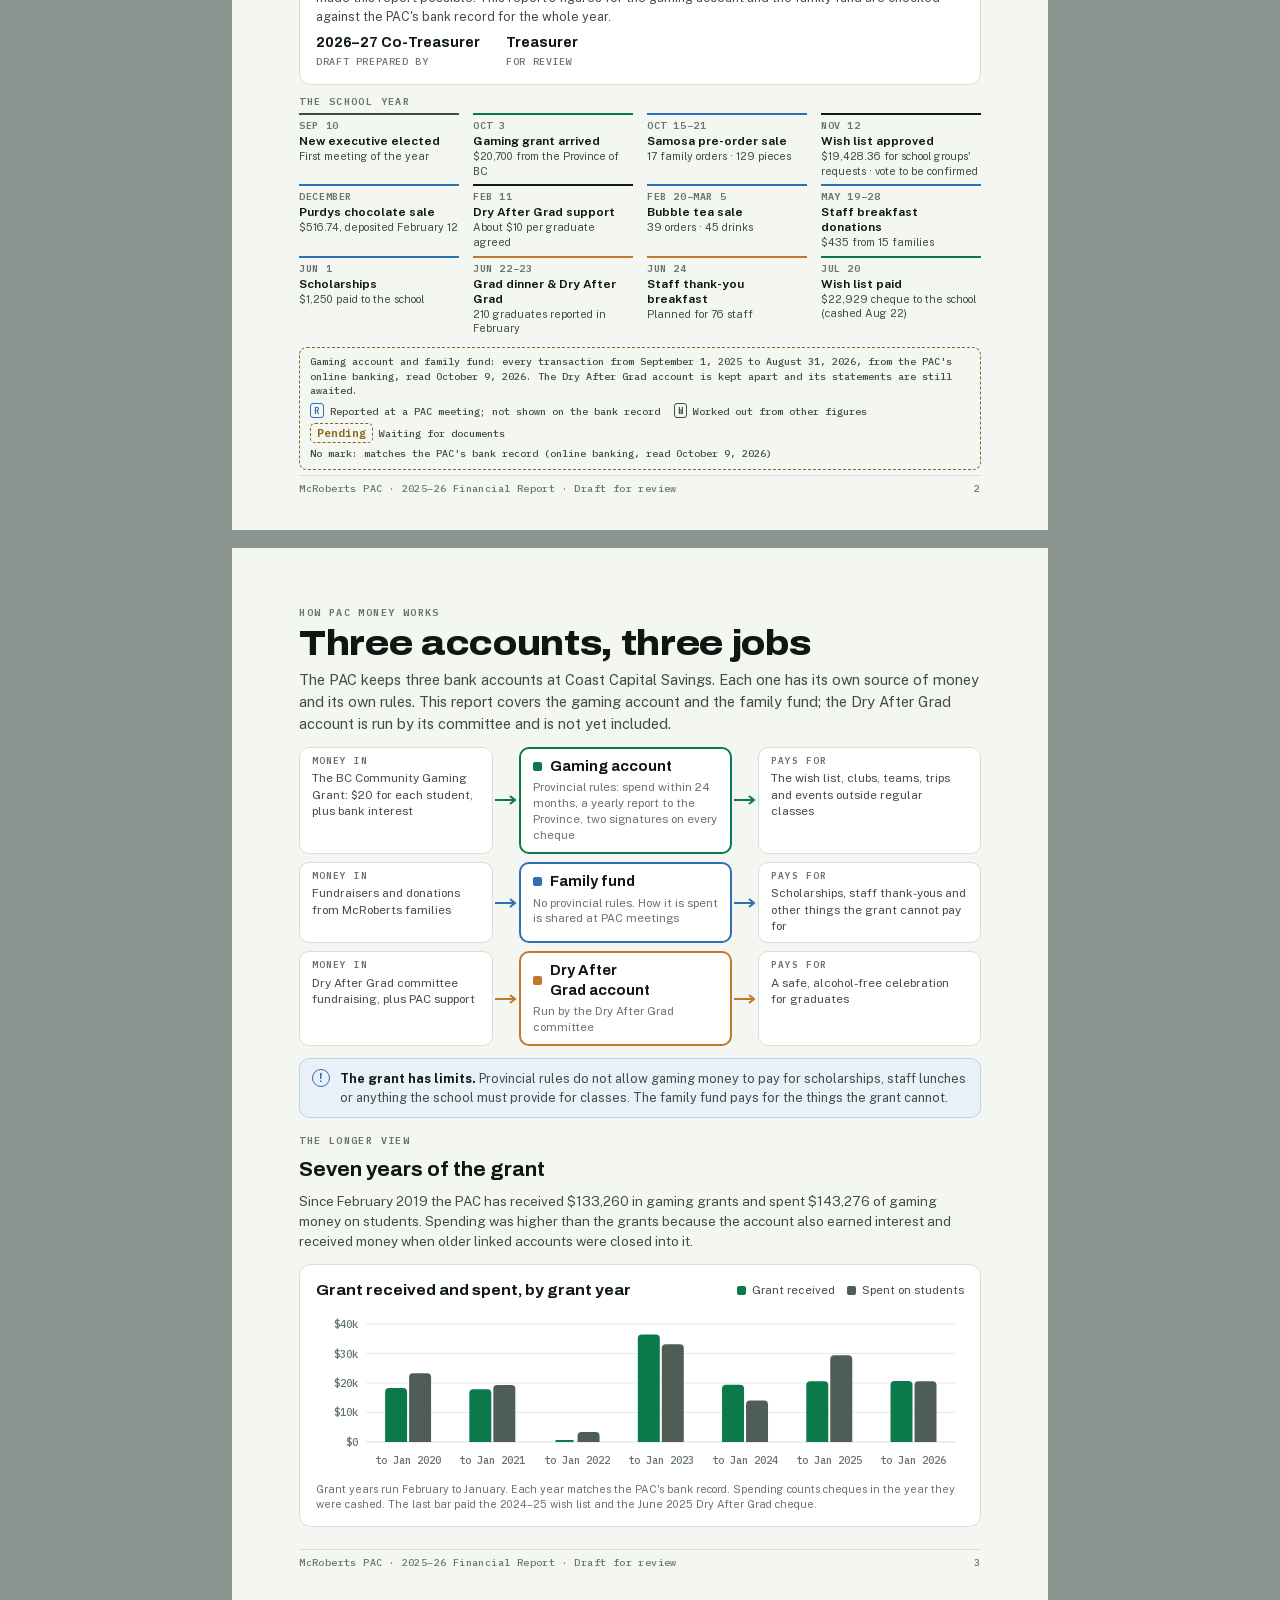
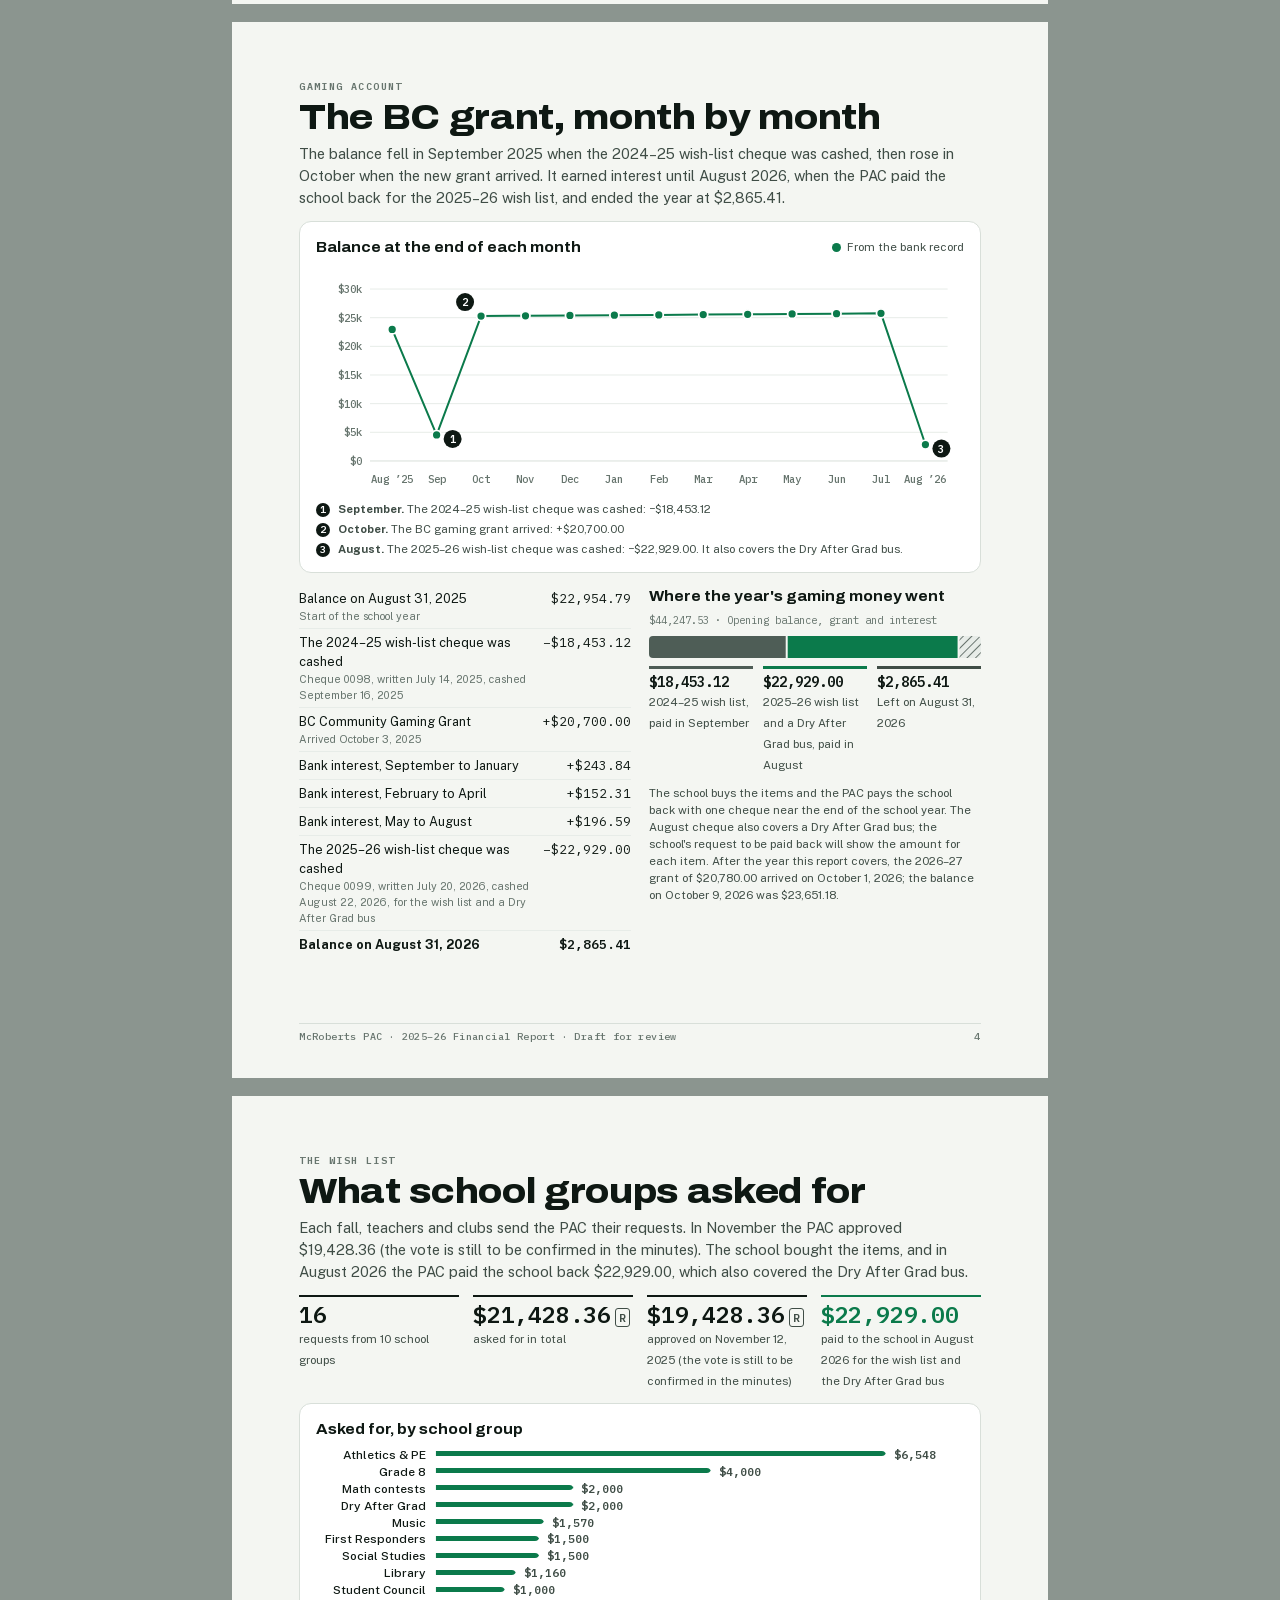
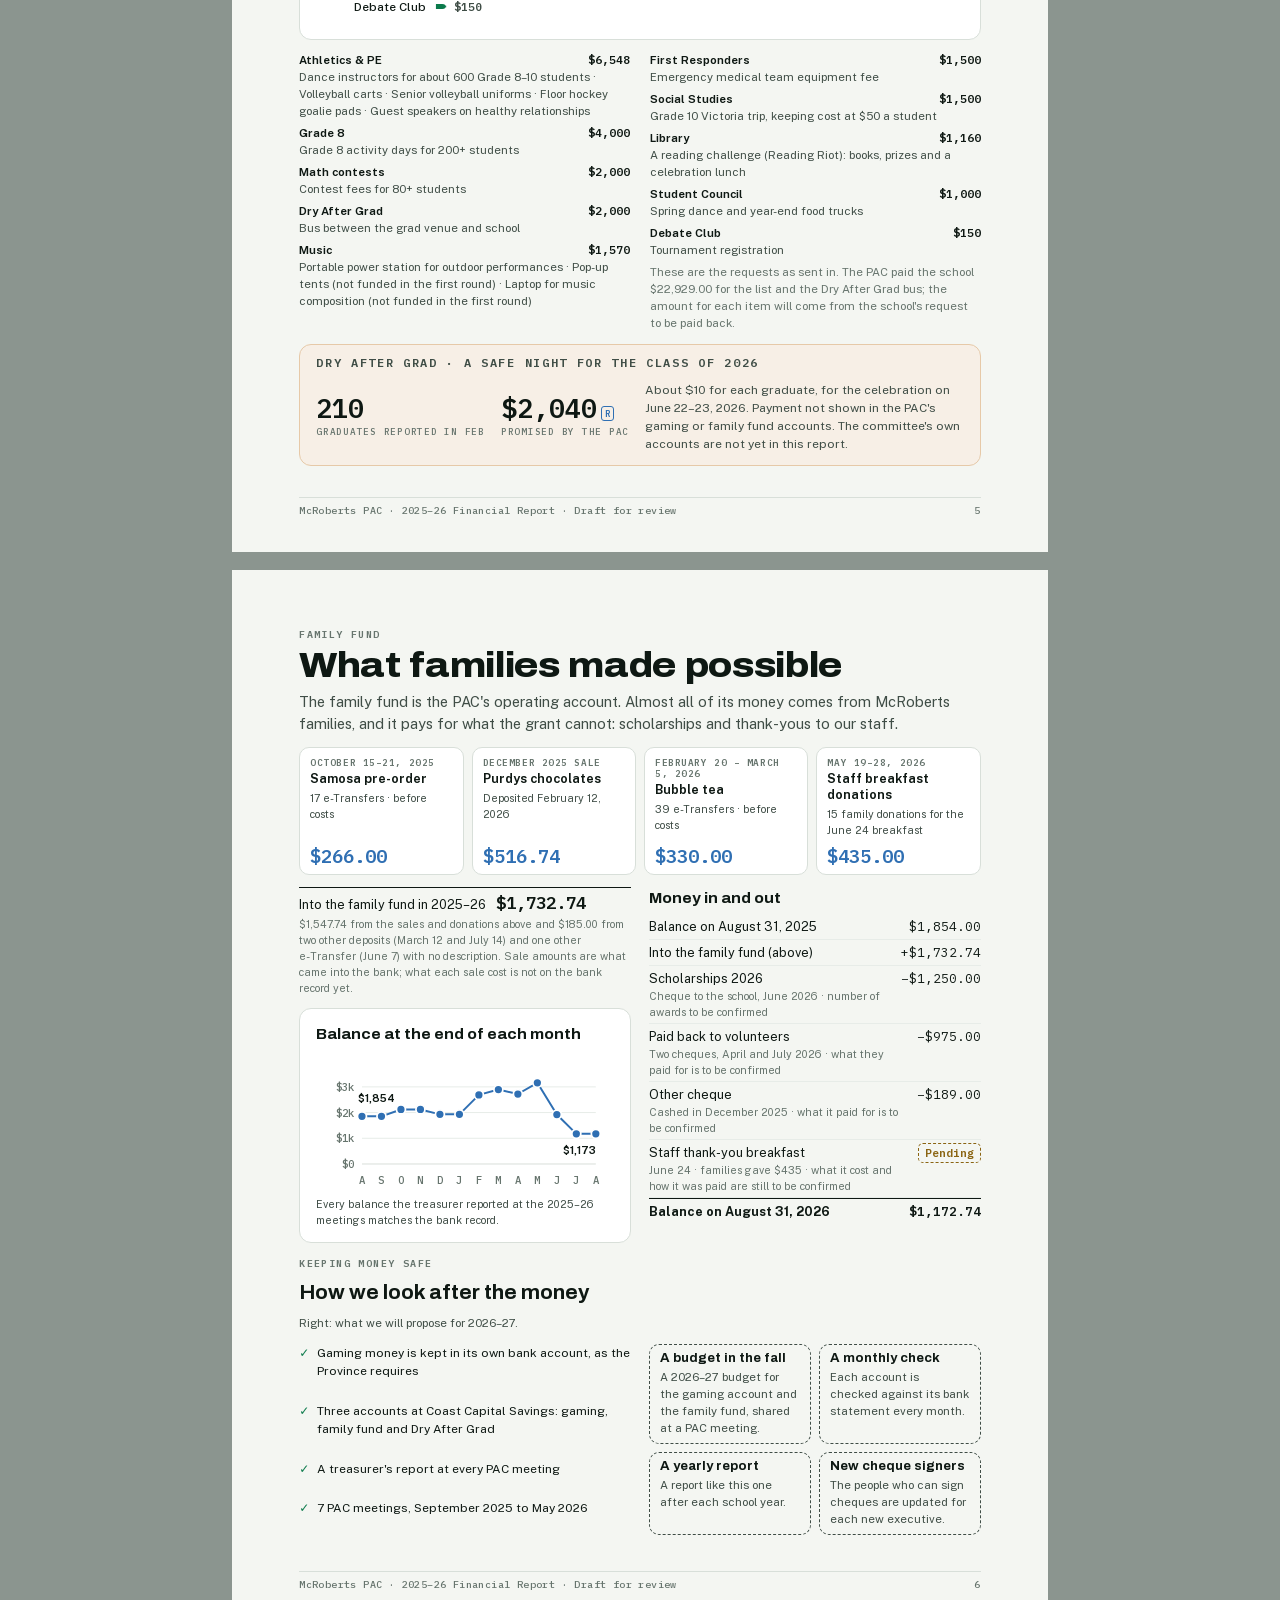
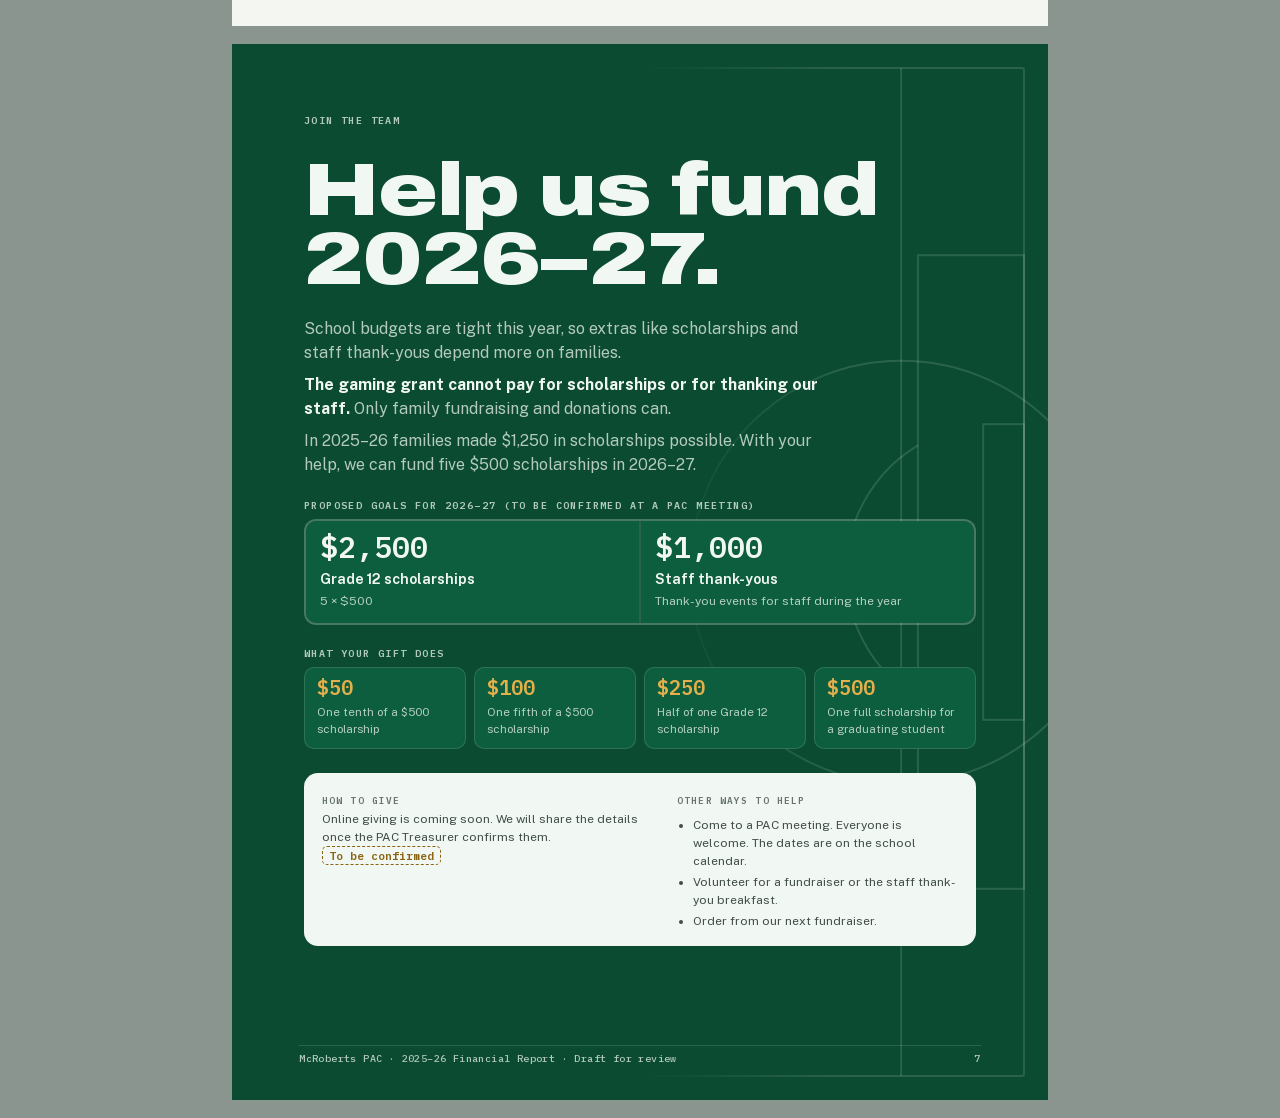
==== commit fff3e9d0: "feat: update the 2025-26 draft with the PAC bank record The gaming account and the family fund now c" ====
--- a/print.html
+++ b/print.html
@@ -21,6 +21,7 @@
 p{margin:0}
 .page > *{flex-shrink:0}
 .page{width:8.5in;height:11in;margin:0 auto 18px;background:var(--paper);position:relative;overflow:hidden;padding:.62in .7in .8in;display:flex;flex-direction:column;gap:18px;break-after:page;page-break-after:always}
+.page.tight{gap:12px;padding-bottom:.74in}
 @media print{html,body{background:none}.page{margin:0}.page:not(.dark){background:#fff}}
 .cover .lines{-webkit-mask-image:linear-gradient(90deg,transparent 0 45%,#000 70%);mask-image:linear-gradient(90deg,transparent 0 45%,#000 70%)}
 .appeal .lines{-webkit-mask-image:linear-gradient(90deg,transparent 0 50%,#000 75%);mask-image:linear-gradient(90deg,transparent 0 50%,#000 75%)}
@@ -31,7 +32,7 @@
 .eyebrow{font:600 7.5pt/1 var(--f-mono);letter-spacing:.14em;text-transform:uppercase;color:var(--muted)}
 h2{font-size:26pt;font-weight:800;font-stretch:114%;line-height:1.02;letter-spacing:-.01em}
 h3{font-size:11.5pt;font-weight:700;font-stretch:104%}
-.lede{font-size:11pt;line-height:1.55;color:var(--ink-2);max-width:60ch}
+.lede{font-size:11pt;line-height:1.5;color:var(--ink-2);max-width:80ch}
 .head{display:grid;gap:8px}
 .num{font-family:var(--f-mono);font-variant-numeric:tabular-nums}
 .panel{background:var(--surface);border:1px solid var(--rule);border-radius:12px;padding:14px 16px}
@@ -62,26 +63,26 @@
 .cover .meta b{display:block;color:var(--chalk);font:700 10.5pt/1.3 var(--f-display);font-stretch:104%}
 
 /* glance */
-.note p{font-size:9.6pt;line-height:1.55;color:var(--ink-2)}
-.note p + p{margin-top:8px}
-.note .sig{margin-top:12px;display:flex;gap:26px;font-size:9.5pt}
+.note p{font-size:9.4pt;line-height:1.5;color:var(--ink-2)}
+.note p + p{margin-top:6px}
+.note .sig{margin-top:8px;display:flex;gap:26px;font-size:9.5pt}
 .note .sig b{display:block;font:700 10.5pt/1.2 var(--f-display);color:var(--ink)}
 .note .sig span{font:500 7.5pt/1.3 var(--f-mono);letter-spacing:.06em;text-transform:uppercase;color:var(--muted)}
 .board{display:grid;grid-template-columns:1fr 1fr;gap:2px;background:var(--chalk-line);border-radius:12px;overflow:hidden;border:2px solid var(--pitch)}
-.board div{background:var(--pitch);color:var(--chalk);padding:12px 16px;display:grid;gap:3px}
-.board .fig{font:600 24pt/1 var(--f-mono);letter-spacing:-.02em}
+.board div{background:var(--pitch);color:var(--chalk);padding:10px 14px;display:grid;gap:3px;align-content:start}
+.board .fig{font:600 22pt/1 var(--f-mono);letter-spacing:-.02em}
 .board .lab{font:650 10pt/1.3 var(--f-body)}
 .board .sub{font-size:8.5pt;color:var(--chalk-dim)}
-.season{display:grid;grid-template-columns:repeat(3,1fr);gap:8px 16px}
+.season{display:grid;grid-template-columns:repeat(4,1fr);gap:6px 14px}
 .season div{border-top:2px solid var(--c,var(--ink-2));padding-top:6px}
 .season .w{font:600 7.5pt/1 var(--f-mono);letter-spacing:.06em;text-transform:uppercase;color:var(--muted)}
-.season b{display:block;font:650 9.5pt/1.3 var(--f-body);margin-top:4px}
-.season span{font-size:8.5pt;color:var(--ink-2)}
-.coverage{font:500 8pt/1.5 var(--f-mono);color:var(--ink-2);border:1.25px dashed var(--warn);border-radius:8px;padding:8px 10px}
+.season b{display:block;font:650 9pt/1.25 var(--f-body);margin-top:3px}
+.season span{font-size:8pt;line-height:1.35;display:block;color:var(--ink-2)}
+.coverage{font:500 7.5pt/1.45 var(--f-mono);color:var(--ink-2);border:1.25px dashed var(--warn);border-radius:8px;padding:7px 10px}
 
 /* accounts */
 .acct{display:grid;grid-template-columns:1fr 26px 1.1fr 26px 1.15fr;align-items:stretch}
-.acct > div{border:1px solid var(--rule);background:var(--surface);border-radius:10px;padding:10px 12px;font-size:9pt;color:var(--ink-2);line-height:1.45}
+.acct > div{border:1px solid var(--rule);background:var(--surface);border-radius:10px;padding:8px 12px;font-size:8.75pt;color:var(--ink-2);line-height:1.4}
 .acct .who{border:2px solid var(--c)}
 .acct .who h3{display:flex;gap:8px;align-items:center;font-size:10.5pt;color:var(--ink)}
 .acct .who h3::before{content:"";width:9px;height:9px;border-radius:2px;background:var(--c)}
@@ -104,7 +105,7 @@
 .viz .note{fill:var(--ink-2);font:500 8pt var(--f-body)} .viz .note.strong{fill:var(--ink);font-weight:650}
 .viz .line{fill:none;stroke-width:2;stroke-linejoin:round} .viz .line.gaming{stroke:var(--gaming)} .viz .line.operating{stroke:var(--operating)}
 .viz .bridge{stroke:var(--gaming);stroke-width:1.75;stroke-dasharray:3 4}
-.viz .dot{stroke-width:1.75} .viz .dot.solid{fill:var(--gaming);stroke:#fff} .viz .dot.ring{fill:#fff;stroke:var(--gaming)} .viz .dot.ring.operating{stroke:var(--operating)}
+.viz .dot{stroke-width:1.75} .viz .dot.solid{fill:var(--gaming);stroke:#fff} .viz .dot.ring{fill:#fff;stroke:var(--gaming)} .viz .dot.ring.operating{stroke:var(--operating)} .viz .dot.solid.operating{fill:var(--operating)}
 .viz .pending-band{fill:none;stroke:var(--warn);stroke-width:1;stroke-dasharray:4 4;opacity:.8}
 .viz .pending-label{fill:var(--warn);font:600 7.5pt var(--f-mono);letter-spacing:.06em;text-transform:uppercase}
 .viz .hit{fill:transparent} .viz .track{fill:transparent}
@@ -123,7 +124,7 @@
 
 /* statement */
 .stmt{width:100%;border-collapse:collapse;font-size:9.5pt}
-.stmt td{padding:6px 0;border-bottom:1px solid var(--rule-2);vertical-align:top}
+.stmt td{padding:4px 0;border-bottom:1px solid var(--rule-2);vertical-align:top}
 .stmt td:last-child{text-align:right;font-family:var(--f-mono);white-space:nowrap;padding-left:12px}
 .stmt tr.sum td{border-top:1.5px solid var(--ink);border-bottom:0;font-weight:700}
 .stmt .d{display:block;font-size:8pt;color:var(--muted)}
@@ -134,7 +135,7 @@
 .cols{display:grid;grid-template-columns:1fr 1fr;gap:18px}
 
 /* wish */
-.kpis{display:grid;grid-template-columns:repeat(3,1fr);gap:14px}
+.kpis{display:grid;grid-template-columns:repeat(4,1fr);gap:14px}
 .kpi{border-top:2px solid var(--ink);padding-top:6px}
 .kpi b{display:block;font:600 17pt/1.1 var(--f-mono);letter-spacing:-.01em}
 .kpi span{font-size:8.5pt;color:var(--ink-2)}
@@ -155,15 +156,18 @@
 .fr b{font:650 9.5pt/1.25 var(--f-body)}
 .fr .v{font-size:8pt;color:var(--ink-2)}
 .fr .a{font:600 14pt/1 var(--f-mono);color:var(--operating);margin-top:auto;padding-top:6px}
-.total{display:flex;gap:10px;align-items:baseline;border-top:1.5px solid var(--ink);padding-top:6px;font-size:9.5pt}
+.total{display:flex;flex-wrap:wrap;gap:2px 10px;align-items:baseline;border-top:1.5px solid var(--ink);padding-top:6px;font-size:9.5pt}
+.total > span:last-child{flex-basis:100%}
 .total b{font:600 13pt/1 var(--f-mono)}
-.spend div{display:flex;justify-content:space-between;gap:10px;padding:6px 0;border-bottom:1px solid var(--rule-2);font-size:9.5pt}
+.spend div{display:flex;justify-content:space-between;gap:10px;padding:3px 0;border-bottom:1px solid var(--rule-2);font-size:9.5pt}
+.spend .num{white-space:nowrap}
 .spend small{display:block;color:var(--muted);font-size:8pt}
+.spend div.sum{border-top:1.5px solid var(--ink);border-bottom:0;font-weight:700}
 .ctrl{list-style:none;margin:0;padding:0;font-size:9pt;display:grid;gap:4px}
 .ctrl li{display:flex;gap:8px}
 .ctrl li::before{content:"✓";color:var(--gaming);font-weight:700}
 .nexty{display:grid;grid-template-columns:1fr 1fr;gap:8px}
-.nexty div{border:1px dashed var(--ink-2);border-radius:10px;padding:8px 10px;font-size:8.5pt;color:var(--ink-2)}
+.nexty div{border:1px dashed var(--ink-2);border-radius:10px;padding:6px 10px;font-size:8.5pt;color:var(--ink-2)}
 .nexty b{display:block;color:var(--ink);font:700 9.5pt/1.25 var(--f-display);font-stretch:104%;margin-bottom:2px}
 
 /* appeal */
@@ -207,46 +211,46 @@
 </section>
 
 <!-- 2 glance -->
-<section class="page">
+<section class="page tight">
   <div class="head"><p class="eyebrow">At a glance</p><h2>The year in four numbers</h2></div>
   <div class="board" id="board"></div>
   <div class="note panel">
-    <p class="eyebrow" style="margin-bottom:8px">About this report</p>
+    <p class="eyebrow" style="margin-bottom:6px">About this report</p>
     <p>This report shows where PAC money came from and where it went in the 2025–26 school year. Most of it came from the BC Community Gaming Grant. The Province gives <span data-fmt="rate"></span> for each student every year, for activities outside regular classes. The grant cannot pay for scholarships or for thanking our staff. Those depend on you, through fundraisers and donations.</p>
-    <p>Thank you to every family who ordered samosas, chocolates and bubble tea, to the volunteers who ran each sale, and to last year's executive and treasurers, whose records made this report possible. Figures for May to August 2026 are still coming from the bank. We will add them and share the final report.</p>
+    <p>Thank you to every family who ordered samosas, chocolates and bubble tea or gave toward the staff breakfast, to the volunteers who ran each sale, and to last year's executive and treasurers, whose records made this report possible. This report's figures for the gaming account and the family fund are checked against the PAC's bank record for the whole year.</p>
     <div class="sig" id="sig"></div>
   </div>
-  <div><p class="eyebrow" style="margin-bottom:10px">The school year</p><div class="season" id="season"></div></div>
+  <div><p class="eyebrow" style="margin-bottom:6px">The school year</p><div class="season" id="season"></div></div>
   <p class="coverage" id="coverage"></p>
   <div class="foot"><span>McRoberts PAC · 2025–26 Financial Report · Draft</span><span>2</span></div>
 </section>
 
 <!-- 3 how it works + history -->
-<section class="page">
-  <div class="head"><p class="eyebrow">How PAC money works</p><h2>Three accounts, three jobs</h2><p class="lede">The PAC keeps three bank accounts at Coast Capital Savings. Each one has its own source of money and its own rules.</p></div>
+<section class="page tight">
+  <div class="head"><p class="eyebrow">How PAC money works</p><h2>Three accounts, three jobs</h2><p class="lede">The PAC keeps three bank accounts at Coast Capital Savings. Each one has its own source of money and its own rules. This report covers the gaming account and the family fund; the Dry After Grad account is run by its committee and is not yet included.</p></div>
   <div class="map" id="map"></div>
   <div class="callout"><span class="ic">!</span><p><b>The grant has limits.</b> Provincial rules do not allow gaming money to pay for scholarships, staff lunches or anything the school must provide for classes. The family fund pays for the things the grant cannot.</p></div>
-  <div class="head" style="margin-top:6px"><p class="eyebrow">The longer view</p><h3 style="font-size:15pt">Seven years of the grant</h3><p class="lede" id="histLede" style="font-size:10pt"></p></div>
+  <div class="head" style="margin-top:6px"><p class="eyebrow">The longer view</p><h3 style="font-size:15pt">Seven years of the grant</h3><p class="lede" id="histLede" style="font-size:10pt;max-width:80ch"></p></div>
   <div class="panel">
     <div class="chart-head"><h3>Grant received and spent, by grant year</h3><div class="legend"><span><i style="--c:var(--gaming)"></i>Grant received</span><span><i style="--c:var(--spent)"></i>Spent on students</span></div></div>
     <div id="histChart"></div>
-    <p class="eyebrow" style="margin-top:6px;letter-spacing:.04em;text-transform:none;font-size:7.5pt">Grant years run February to January. Spending counts cheques in the year they were cashed. The last bar paid the 2024–25 wish list and the June 2025 Dry After Grad cheque.</p>
+    <p style="margin-top:4px;font-size:8pt;line-height:1.4;color:var(--muted)" id="histNote"></p>
   </div>
   <div class="foot"><span>McRoberts PAC · 2025–26 Financial Report · Draft</span><span>3</span></div>
 </section>
 
 <!-- 4 gaming -->
-<section class="page">
-  <div class="head"><p class="eyebrow">Gaming account</p><h2>The BC grant, month by month</h2><p class="lede">The balance fell in September 2025 when the 2024–25 wish-list cheque was cashed, then rose in October when the new grant arrived. After that it earned interest while the 2025–26 wish list waited to be paid.</p></div>
+<section class="page tight">
+  <div class="head"><p class="eyebrow">Gaming account</p><h2>The BC grant, month by month</h2><p class="lede">The balance fell in September 2025 when the 2024–25 wish-list cheque was cashed, then rose in October when the new grant arrived. It earned interest until August 2026, when the PAC paid the school back for the 2025–26 wish list, and ended the year at <span data-fmt="gamingClosing"></span>.</p></div>
   <div class="panel">
-    <div class="chart-head"><h3>Balance at the end of each month</h3><div class="legend"><span><i class="solidi" style="--c:var(--gaming);background:var(--gaming)"></i>PAC's records</span><span><i class="ringi" style="--c:var(--gaming)"></i>Reported at a meeting</span></div></div>
+    <div class="chart-head"><h3>Balance at the end of each month</h3><div class="legend"><span><i class="solidi" style="--c:var(--gaming);background:var(--gaming)"></i>From the bank record</span></div></div>
     <div id="gamingChart"></div>
-    <ol class="callouts"><li><b>1</b><span><strong>September.</strong> The 2024–25 wish-list cheque was cashed: −<span data-fmt="chequeAmt"></span></span></li><li><b>2</b><span><strong>October.</strong> The BC gaming grant arrived: +<span data-fmt="grant2"></span></span></li></ol>
+    <ol class="callouts"><li><b>1</b><span><strong>September.</strong> The 2024–25 wish-list cheque was cashed: −<span data-fmt="chequeAmt"></span></span></li><li><b>2</b><span><strong>October.</strong> The BC gaming grant arrived: +<span data-fmt="grant2"></span></span></li><li><b>3</b><span><strong>August.</strong> The 2025–26 wish-list cheque was cashed: −<span data-fmt="wishChequeAmt"></span>. It also covers the Dry After Grad bus.</span></li></ol>
   </div>
   <div class="cols">
     <table class="stmt" id="stmt"></table>
     <div>
-      <h3 style="margin-bottom:4px">What the May balance is set aside for</h3>
+      <h3 style="margin-bottom:4px">Where the year's gaming money went</h3>
       <p class="num" style="font-size:8pt;color:var(--muted);margin-bottom:8px" id="asof"></p>
       <div id="commitBar"></div>
       <div class="commit-legend" id="commitLegend"></div>
@@ -257,8 +261,8 @@
 </section>
 
 <!-- 5 wish list + dag -->
-<section class="page">
-  <div class="head"><p class="eyebrow">The wish list</p><h2>What school groups asked for</h2><p class="lede">Each fall, teachers and clubs send the PAC their requests. On November 12, 2025, the PAC approved the list for 2025–26.</p></div>
+<section class="page tight">
+  <div class="head"><p class="eyebrow">The wish list</p><h2>What school groups asked for</h2><p class="lede">Each fall, teachers and clubs send the PAC their requests. In November the PAC approved <span data-fmt="approved2"></span> (the vote is still to be confirmed in the minutes). The school bought the items, and in August 2026 the PAC paid the school back <span data-fmt="wishChequeAmt"></span>, which also covered the Dry After Grad bus.</p></div>
   <div class="kpis" id="kpis"></div>
   <div class="panel"><div class="chart-head"><h3>Asked for, by school group</h3></div><div id="wishChart"></div></div>
   <div class="depts" id="depts"></div>
@@ -267,13 +271,12 @@
 </section>
 
 <!-- 6 family fund + stewardship -->
-<section class="page">
+<section class="page tight">
   <div class="head"><p class="eyebrow">Family fund</p><h2>What families made possible</h2><p class="lede">The family fund is the PAC's operating account. Almost all of its money comes from McRoberts families, and it pays for what the grant cannot: scholarships and thank-yous to our staff.</p></div>
   <div class="cards" id="cards"></div>
-  <div class="total" id="total"></div>
   <div class="cols">
-    <div class="panel"><div class="chart-head"><h3>Balance reported at each meeting</h3></div><div id="opChart"></div></div>
-    <div><h3 style="margin-bottom:4px">Where it went</h3><div class="spend" id="spend"></div></div>
+    <div style="display:grid;gap:12px;align-content:start"><div class="total" id="total"></div><div class="panel"><div class="chart-head"><h3>Balance at the end of each month</h3></div><div id="opChart"></div><p style="font-size:8pt;color:var(--ink-2);margin-top:4px" id="opHint"></p></div></div>
+    <div><h3 style="margin-bottom:4px">Money in and out</h3><div class="spend" id="spend"></div></div>
   </div>
   <div class="head" style="margin-top:4px"><p class="eyebrow">Keeping money safe</p><h3 style="font-size:15pt">How we look after the money</h3><p style="font-size:8.5pt;color:var(--ink-2)">Right: what we will propose for 2026–27.</p></div>
   <div class="cols">
@@ -329,38 +332,43 @@
   $('map').innerHTML = [['gaming','gaming-c'],['operating','operating-c'],['dag','dag-c']].map(([k,c]) => { const a = A[k]; return `<div class="acct ${c}"><div><span class="lbl">Money in</span>${a.funds}</div>${arrow}<div class="who"><h3>${a.name}</h3><p>${a.rules}</p></div>${arrow}<div><span class="lbl">Pays for</span>${a.pays}</div></div>`; }).join('');
 
   const H = R.history;
-  $('histLede').textContent = `Since February 2019 the PAC has received ${money(H.totals.grant,0)} in gaming grants and spent ${money(H.totals.spent,0)} of gaming money on students. Spending was higher because the account also held money from earlier years.`;
-  V.pairBars($('histChart'), { rows: H.years, height: 190, interactive: false });
+  $('histLede').textContent = `Since February 2019 the PAC has received ${money(H.totals.grant,0)} in gaming grants and spent ${money(H.totals.spent,0)} of gaming money on students. ${H.whyMore}`;
+  const lastYear = H.years[H.years.length - 1];
+  $('histNote').textContent = `${H.note} The last bar ${lastYear.note.charAt(0).toLowerCase() + lastYear.note.slice(1)}.`;
+  V.pairBars($('histChart'), { rows: H.years, height: 170, interactive: false });
 
   const G = A.gaming;
   V.balanceLine($('gamingChart'), { data: G.monthly, height: 230, interactive: false });
   $('stmt').innerHTML = `
     <tr><td>Balance on August 31, 2025<span class="d">Start of the school year</span></td><td>${money(G.opening.value,2)}</td></tr>
-    <tr><td>The 2024–25 wish-list cheque was cashed<span class="d">Cheque ${G.carriedCheque.number}, written ${G.carriedCheque.writtenLabel}</span></td><td>${money(-G.carriedCheque.value,2)}${mk(G.carriedCheque.status)}</td></tr>
-    <tr><td>BC Community Gaming Grant<span class="d">Arrived October 2025 · to confirm with the grant letter</span></td><td>+${money(G.grant.value,2)}</td></tr>
-    <tr><td>Bank interest, September to January</td><td>+${money(G.interestToJan.value,2)}</td></tr>
-    <tr><td>Change in balance, February to April<span class="d">Interest, worked out from reported balances</span></td><td>+${money(G.interestFebApr.value,2)}${mk(G.interestFebApr.status)}</td></tr>
-    <tr class="sum"><td>${G.commitments.balanceLabel}</td><td>${money(G.commitments.balance,2)}${mk(G.commitments.balanceStatus)}</td></tr>
-    <tr><td>May to August 2026</td><td>${pend()}</td></tr>
-    <tr class="sum"><td>Balance on August 31, 2026</td><td>${pend()}</td></tr>`;
+    <tr><td>The 2024–25 wish-list cheque was cashed<span class="d">Cheque ${G.carriedCheque.number}, written ${G.carriedCheque.writtenLabel}, cashed ${G.carriedCheque.clearedLabel}</span></td><td>${money(-G.carriedCheque.value,2)}${mk(G.carriedCheque.status)}</td></tr>
+    <tr><td>BC Community Gaming Grant<span class="d">Arrived ${G.grant.dateLabel}</span></td><td>+${money(G.grant.value,2)}${mk(G.grant.status)}</td></tr>
+    ${[G.interestSepJan, G.interestFebApr, G.interestMayAug].map(r => `<tr><td>Bank interest, ${r.label}</td><td>+${money(r.value,2)}${mk(r.status)}</td></tr>`).join('')}
+    <tr><td>The 2025–26 wish-list cheque was cashed<span class="d">Cheque ${G.wishCheque.number}, written ${G.wishCheque.writtenLabel}, cashed ${G.wishCheque.clearedLabel}, for the wish list and a Dry After Grad bus</span></td><td>${money(-G.wishCheque.value,2)}${mk(G.wishCheque.status)}</td></tr>
+    <tr class="sum"><td>Balance on August 31, 2026</td><td>${money(G.closing.value,2)}${mk(G.closing.status)}</td></tr>`;
   $('asof').textContent = `${money(G.commitments.balance,2)} · ${G.commitments.asOf}`;
-  const cparts = G.commitments.parts.map((p,i) => ({...p, cls: ['gaming','dag','open'][i]}));
+  const cparts = G.commitments.parts.map((p,i) => ({...p, cls: ['spent','gaming','open'][i]}));
   V.stackBar($('commitBar'), { parts: cparts, height: 22 });
   $('commitLegend').innerHTML = cparts.map(p => `<div style="--c:${p.cls==='open'?'var(--ink-2)':`var(--${p.cls})`}"><b>${money(p.value,2)}${mk(p.status)}</b><span>${p.label}</span></div>`).join('');
   $('commitNote').textContent = `${G.commitments.note} ${G.commitments.cashed}`;
 
   const W = R.wishlist;
-  $('kpis').innerHTML = `<div class="kpi"><b>${W.requests}</b><span>requests from ${W.groups} school groups</span></div><div class="kpi"><b>${money(W.requested.value,2)}${mk(W.requested.status)}</b><span>asked for in total</span></div><div class="kpi" style="border-color:var(--gaming)"><b style="color:var(--gaming)">${money(W.approved.value,2)}${mk(W.approved.status)}</b><span>approved by the PAC, to be confirmed (${Math.round(W.approved.value/W.requested.value*100)}% of the amount asked for)</span></div>`;
-  V.barsH($('wishChart'), { rows: W.departments.map(d => ({ label: d.name, v: d.requested })), rowH: 19, labelW: 120, interactive: false });
+  $('kpis').innerHTML = `<div class="kpi"><b>${W.requests}</b><span>requests from ${W.groups} school groups</span></div><div class="kpi"><b>${money(W.requested.value,2)}${mk(W.requested.status)}</b><span>asked for in total</span></div><div class="kpi"><b>${money(W.approved.value,2)}${mk(W.approved.status)}</b><span>approved on November 12, 2025 (the vote is still to be confirmed in the minutes)</span></div><div class="kpi" style="border-color:var(--gaming)"><b style="color:var(--gaming)">${money(G.wishCheque.value,2)}${mk(G.wishCheque.status)}</b><span>paid to the school in August 2026 for the wish list and the Dry After Grad bus</span></div>`;
+  V.barsH($('wishChart'), { rows: W.departments.map(d => ({ label: d.name, v: d.requested })), rowH: 17, labelW: 120, interactive: false });
   $('depts').innerHTML = W.departments.map(d => `<div><b>${d.name}</b><span class="num">${money(d.requested,0)}</span><br>${d.items.join(' · ')}</div>`).join('') + `<div style="color:var(--muted)">${W.note}</div>`;
   const D = A.dag;
-  $('dag').innerHTML = `<p class="eyebrow" style="grid-column:1/-1;margin-bottom:-4px">Dry After Grad · a safe night for the Class of 2026</p><div class="eq">${D.grads}<small>Graduates reported in Feb</small></div><div class="eq">${money(D.committed.value,0)}${mk(D.committed.status)}<small>Promised by the PAC</small></div><p>About ${money(R.rates.dagPerGrad,0)} for each graduate, for the celebration on ${D.eventDate}. The Dry After Grad committee raised the rest through its own events.</p>`;
+  $('dag').innerHTML = `<p class="eyebrow" style="grid-column:1/-1;margin-bottom:-4px">Dry After Grad · a safe night for the Class of 2026</p><div class="eq">${D.grads}<small>Graduates reported in Feb</small></div><div class="eq">${money(D.committed.value,0)}${mk(D.committed.status)}<small>Promised by the PAC</small></div><p>About ${money(R.rates.dagPerGrad,0)} for each graduate, for the celebration on ${D.eventDate}. ${D.note}</p>`;
 
   const O = A.operating;
   $('cards').innerHTML = O.raised.map(f => `<div class="fr"><span class="w">${f.when}</span><b>${f.name}</b><span class="v">${f.volume}</span><span class="a">${money(f.value,2)}${mk(f.status)}</span></div>`).join('');
-  $('total').innerHTML = `<span>Raised and given by families ${O.raisedThrough}</span><b>${money(O.raised.reduce((a,b)=>a+b.value,0),2)}</b><span style="font-size:8pt;color:var(--muted)">The April 8 minutes report ${money(O.raisedReportedTotal.value,2)}; being checked.</span>`;
-  V.snapshotLine($('opChart'), { data: O.snapshots, height: 150, interactive: false });
-  $('spend').innerHTML = O.spent.map(s => `<div><span>${s.name}<small>${s.detail}</small></span><span class="num">${s.value==null?pend():money(s.value,0)+mk(s.status)}</span></div>`).join('') + `<div><span>Balance on August 31, 2026<small>From the August bank statement</small></span><span>${pend()}</span></div>`;
+  $('total').innerHTML = `<span>Into the family fund ${O.raisedThrough}</span><b>${money(O.moneyIn.value,2)}${mk(O.moneyIn.status)}</b><span style="font-size:8pt;color:var(--muted)">${money(O.raised.reduce((a,b)=>a+b.value,0),2)} from the sales and donations above and ${money(O.otherIn.value,2)} ${O.otherIn.label}. ${O.salesNote}</span>`;
+  $('opHint').textContent = O.snapshotNote;
+  V.snapshotLine($('opChart'), { data: O.snapshots, height: 140, interactive: false });
+  // A small statement, so the family fund adds up on the page: opening + money in − money out = closing.
+  $('spend').innerHTML = `<div><span>Balance on August 31, 2025</span><span class="num">${money(O.opening.value,2)}${mk(O.opening.status)}</span></div>` +
+    `<div><span>Into the family fund (above)</span><span class="num">+${money(O.moneyIn.value,2)}${mk(O.moneyIn.status)}</span></div>` +
+    O.spent.map(s => `<div><span>${s.name}<small>${s.detail}</small></span><span class="num">${s.value==null?pend():money(-s.value,2)+mk(s.status)}</span></div>`).join('') +
+    `<div class="sum"><span>Balance on August 31, 2026</span><span class="num">${money(O.closing.value,2)}${mk(O.closing.status)}</span></div>`;
   $('ctrl').innerHTML = R.stewardship.controls.map(c => `<li>${c}</li>`).join('') + `<li>${R.stewardship.meetings.length} PAC meetings, September 2025 to May 2026</li>`;
   $('nexty').innerHTML = R.stewardship.nextYear.map(n => `<div><b>${n.title}</b>${n.body}</div>`).join('');
 
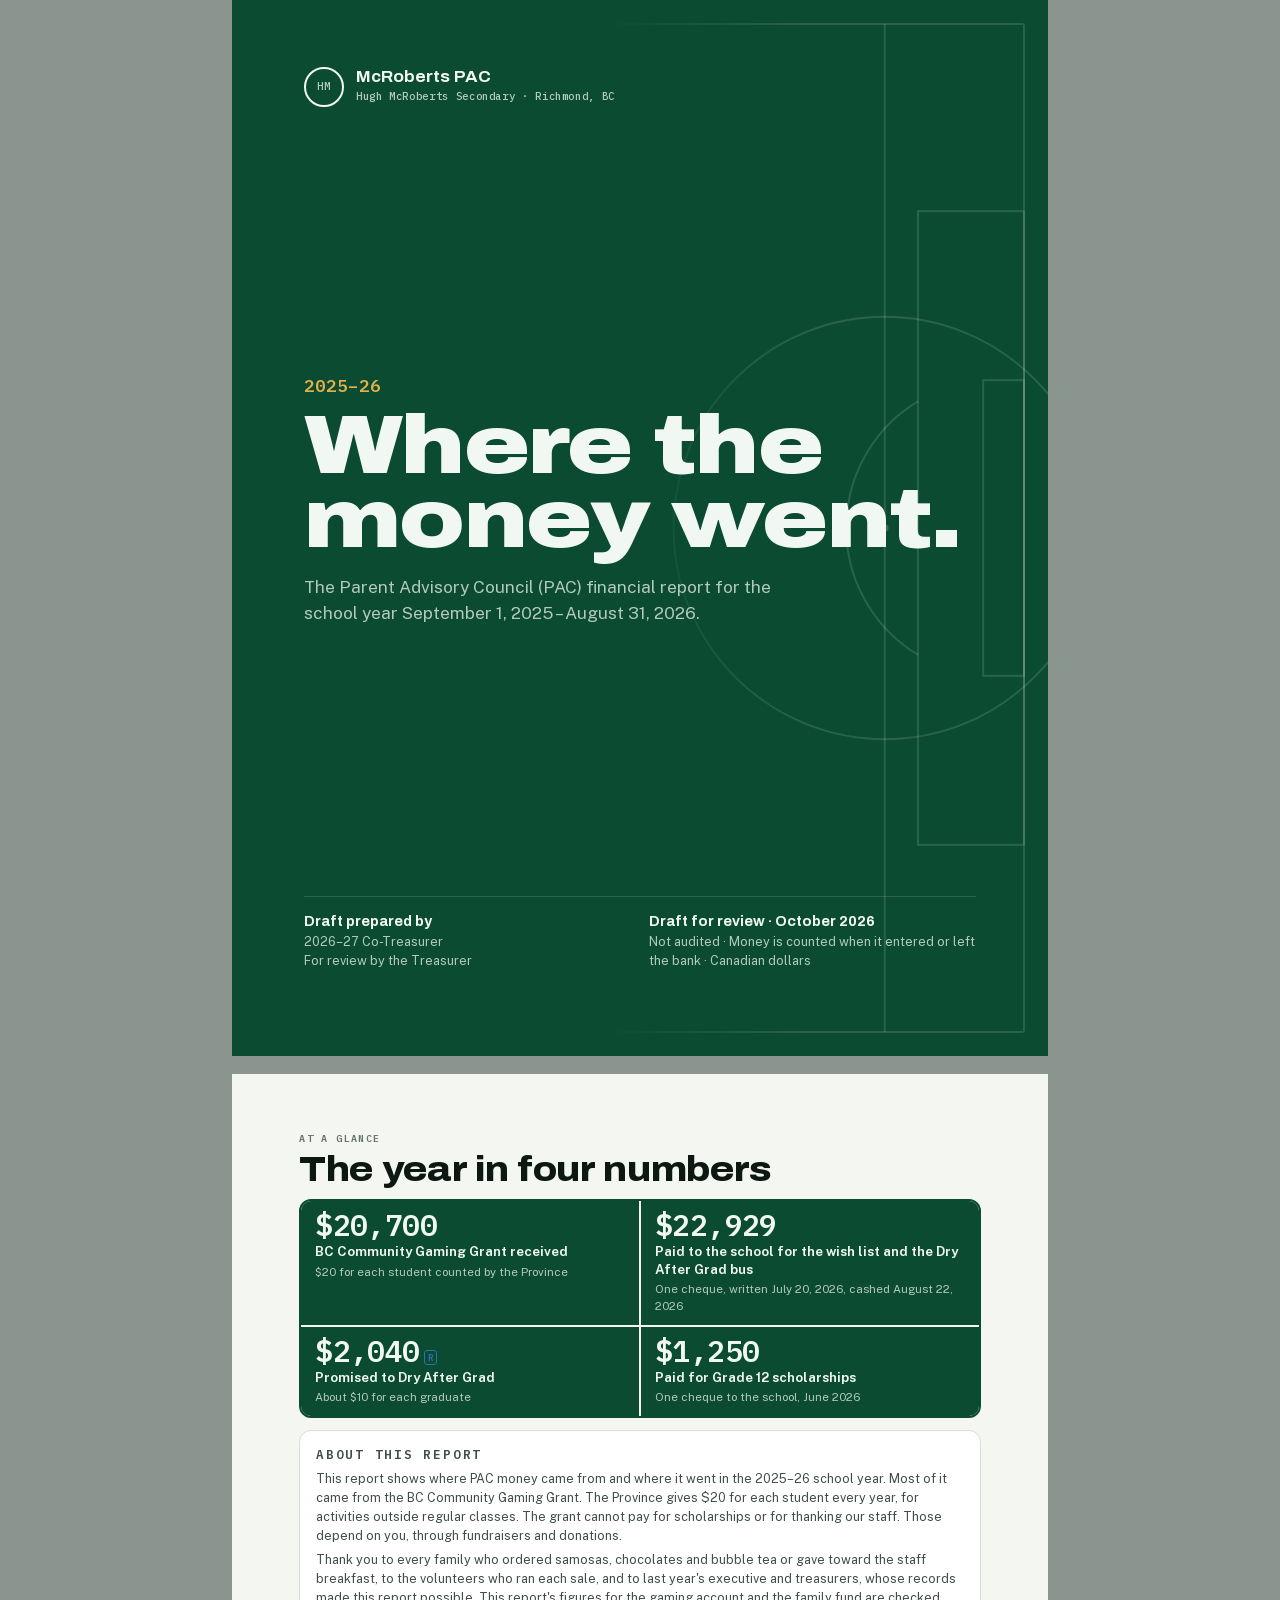
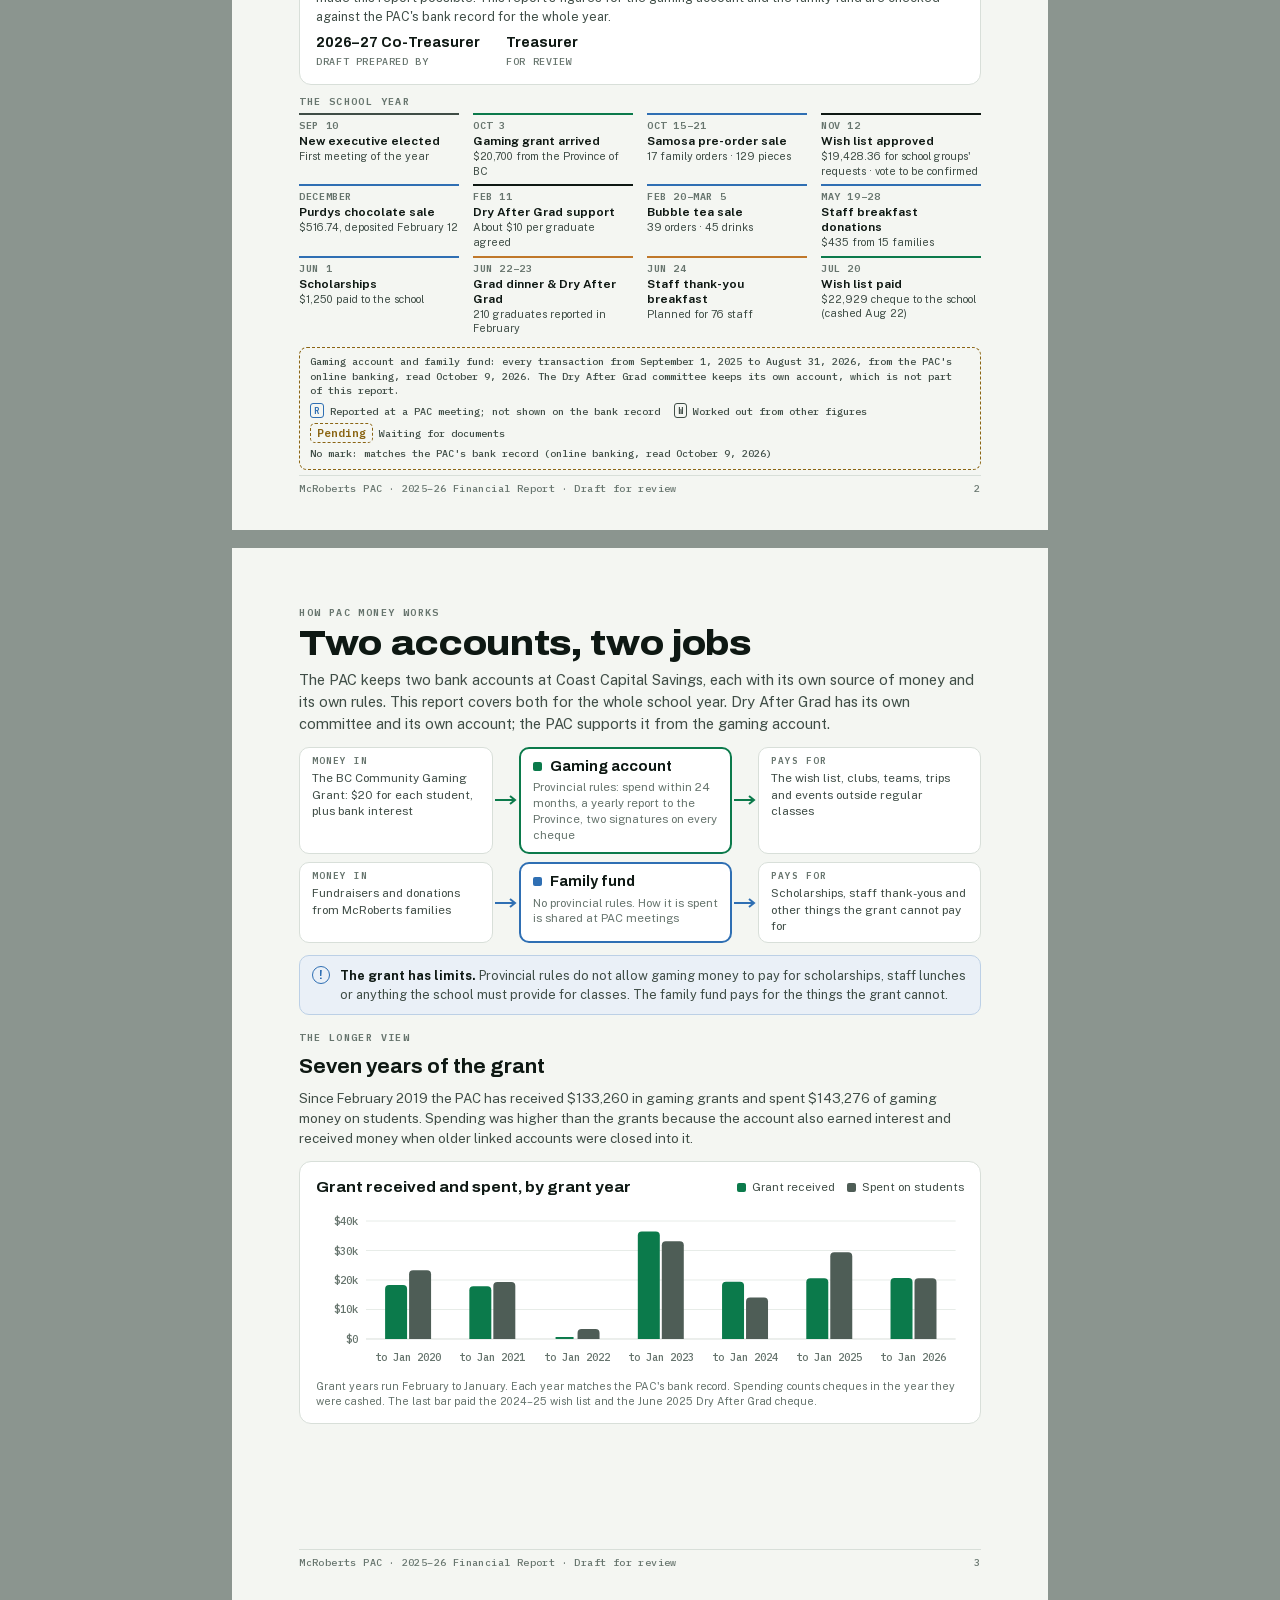
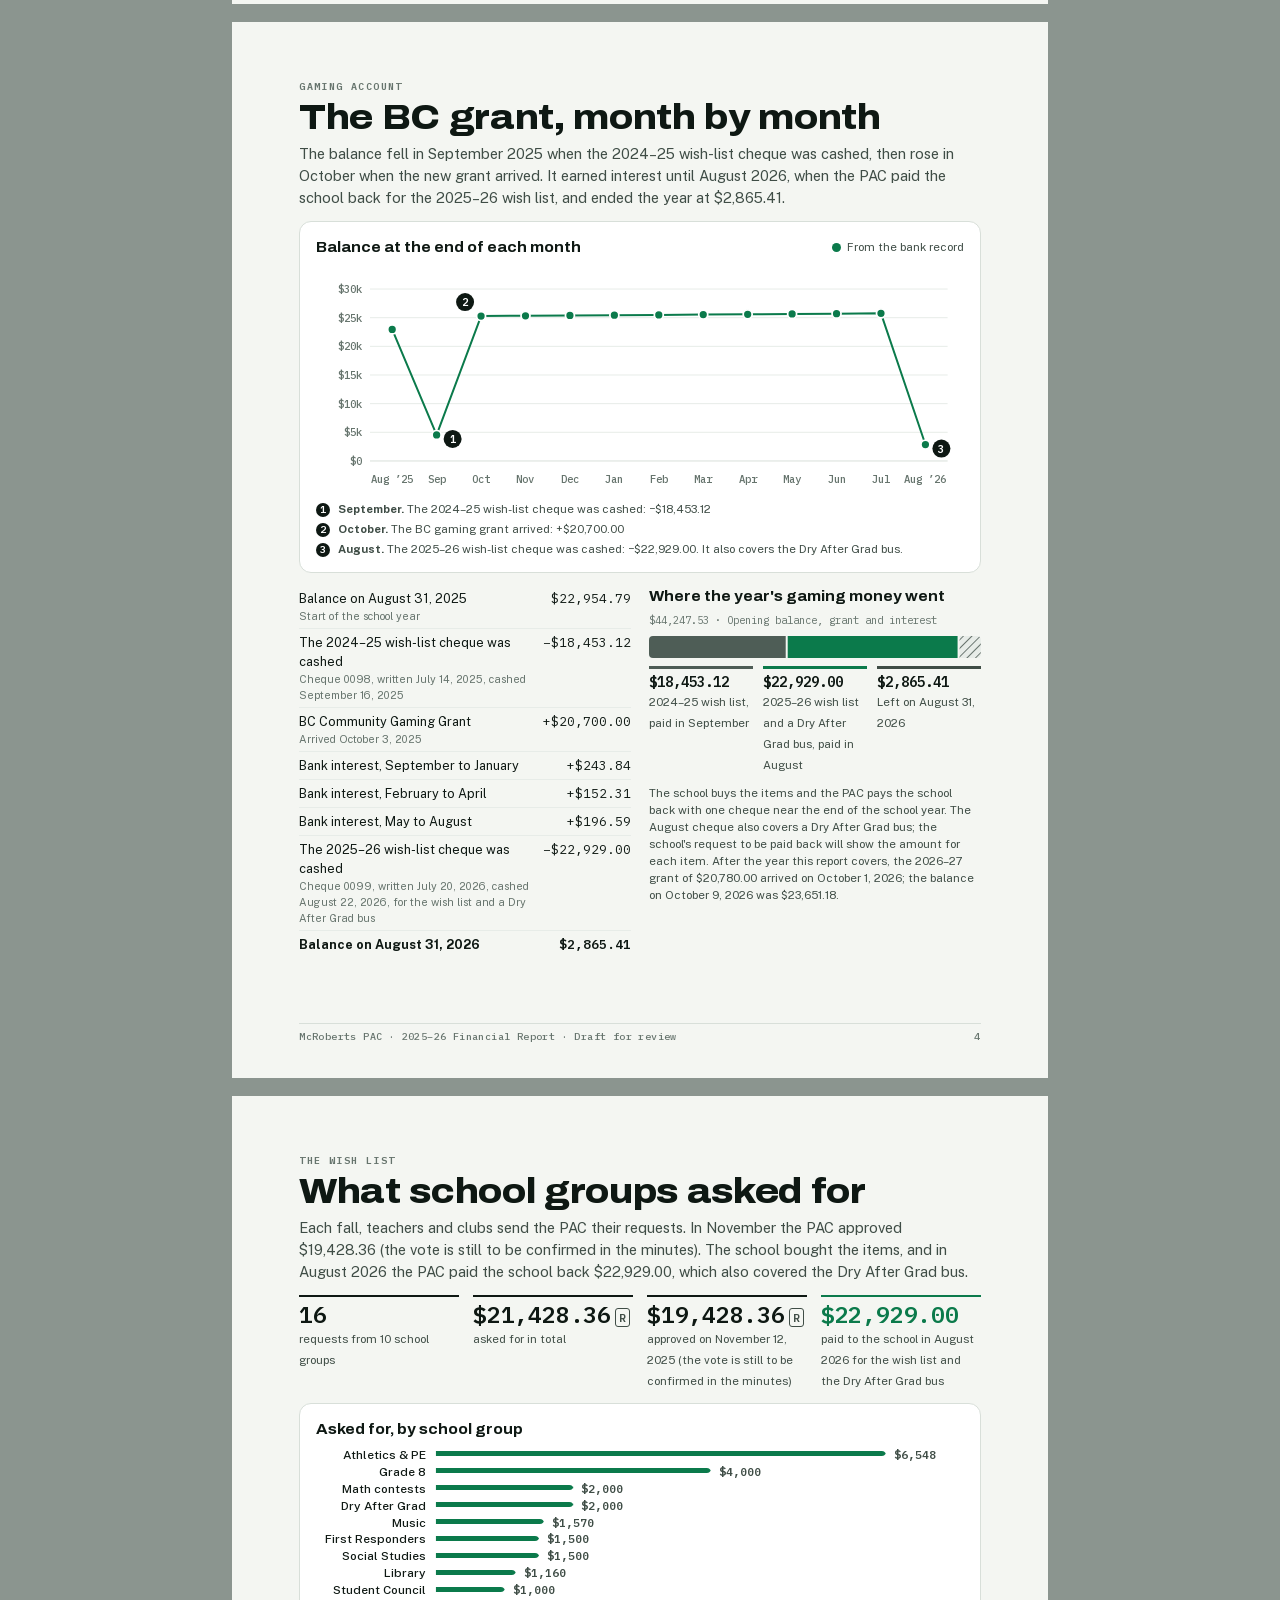
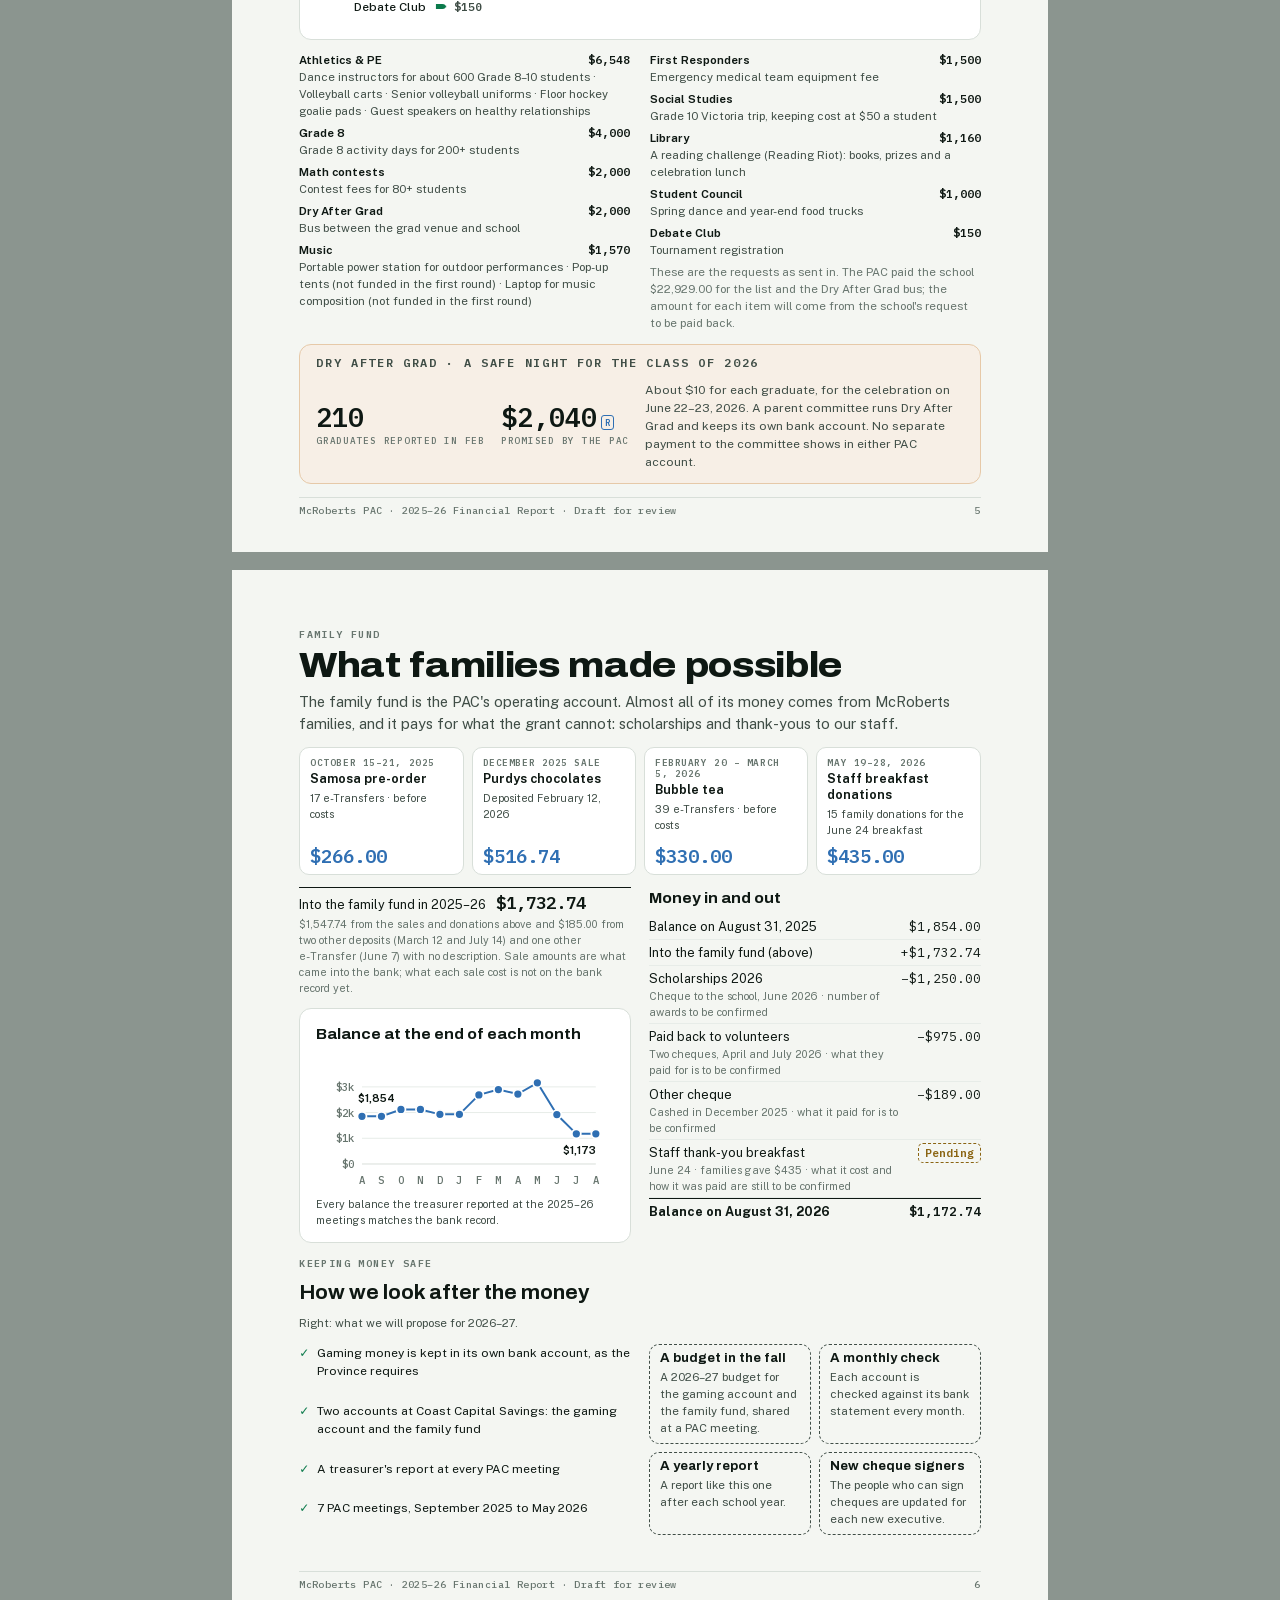
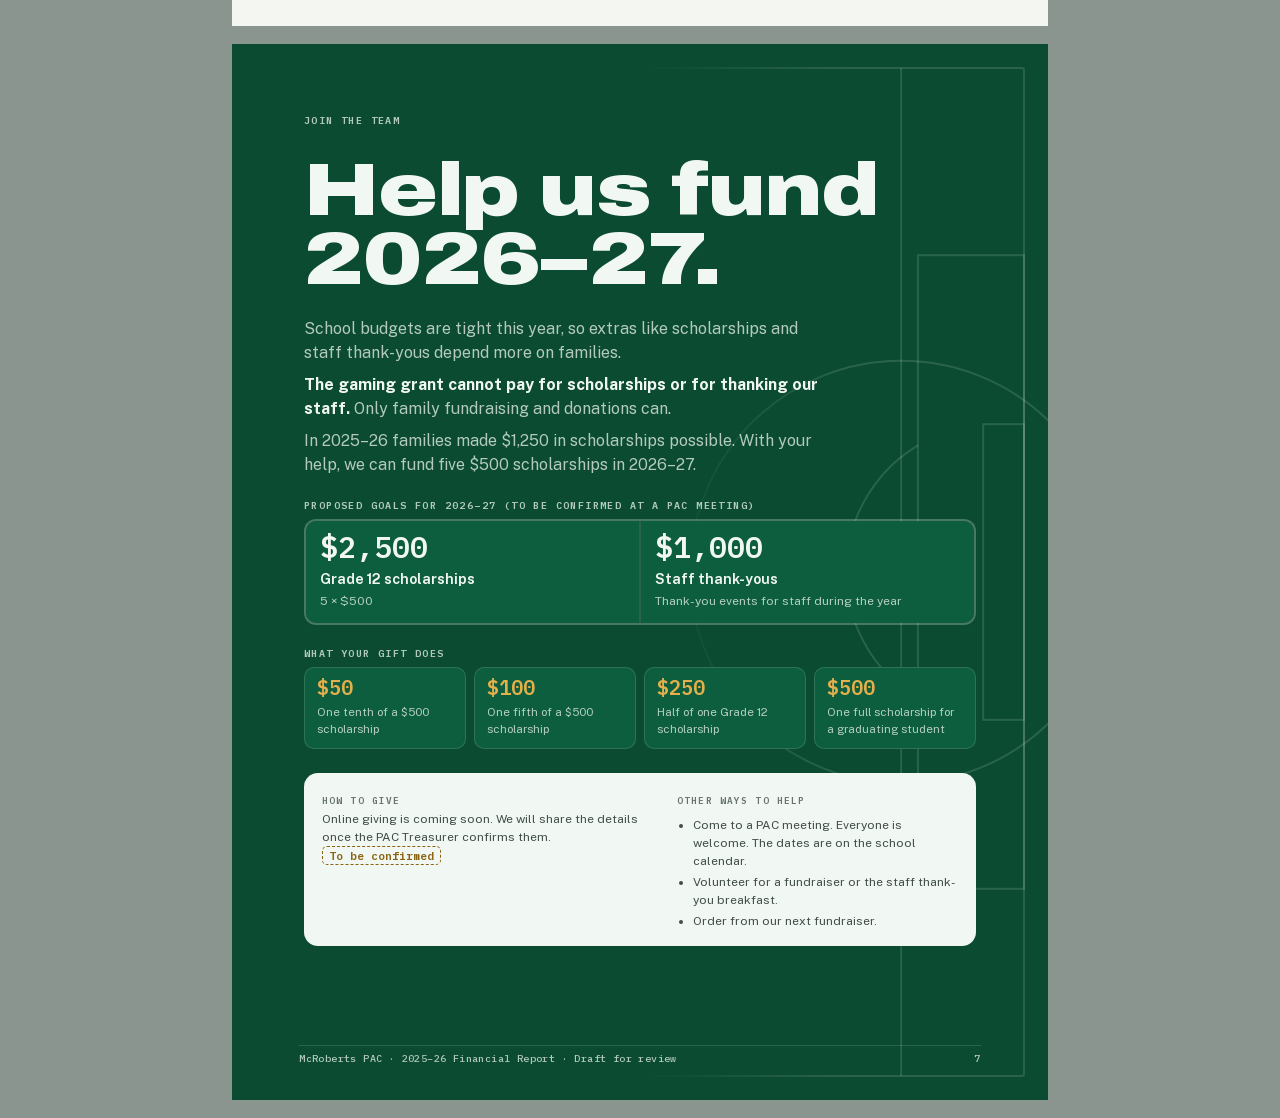
==== commit d58f6ee3: "fix: report the PAC's two bank accounts, not three The PAC keeps two accounts at Coast Capital Savin" ====
--- a/print.html
+++ b/print.html
@@ -92,7 +92,7 @@
 .acct .arrow path{fill:none;stroke:var(--c);stroke-width:2}
 .acct .lbl{display:block;font:600 7pt/1 var(--f-mono);letter-spacing:.1em;text-transform:uppercase;color:var(--muted);margin-bottom:5px}
 .map{display:grid;gap:8px}
-.gaming-c{--c:var(--gaming)} .operating-c{--c:var(--operating)} .dag-c{--c:var(--dag)}
+.gaming-c{--c:var(--gaming)} .operating-c{--c:var(--operating)}
 .callout{display:flex;gap:10px;padding:10px 12px;border-radius:10px;background:#EAF0F7;border:1px solid #BCD0E6;font-size:9.5pt;color:var(--ink-2)}
 .callout b{color:var(--ink)}
 .callout .ic{flex:none;width:18px;height:18px;border-radius:50%;border:1.5px solid var(--operating);color:var(--operating);display:grid;place-items:center;font:700 9pt/1 var(--f-display)}
@@ -227,7 +227,7 @@
 
 <!-- 3 how it works + history -->
 <section class="page tight">
-  <div class="head"><p class="eyebrow">How PAC money works</p><h2>Three accounts, three jobs</h2><p class="lede">The PAC keeps three bank accounts at Coast Capital Savings. Each one has its own source of money and its own rules. This report covers the gaming account and the family fund; the Dry After Grad account is run by its committee and is not yet included.</p></div>
+  <div class="head"><p class="eyebrow">How PAC money works</p><h2>Two accounts, two jobs</h2><p class="lede">The PAC keeps two bank accounts at Coast Capital Savings, each with its own source of money and its own rules. This report covers both for the whole school year. Dry After Grad has its own committee and its own account; the PAC supports it from the gaming account.</p></div>
   <div class="map" id="map"></div>
   <div class="callout"><span class="ic">!</span><p><b>The grant has limits.</b> Provincial rules do not allow gaming money to pay for scholarships, staff lunches or anything the school must provide for classes. The family fund pays for the things the grant cannot.</p></div>
   <div class="head" style="margin-top:6px"><p class="eyebrow">The longer view</p><h3 style="font-size:15pt">Seven years of the grant</h3><p class="lede" id="histLede" style="font-size:10pt;max-width:80ch"></p></div>
@@ -329,7 +329,7 @@
 
   const A = R.accounts;
   const arrow = `<div class="arrow"><svg viewBox="0 0 22 10"><path d="M0 5 H19 M15 1 L20 5 L15 9"/></svg></div>`;
-  $('map').innerHTML = [['gaming','gaming-c'],['operating','operating-c'],['dag','dag-c']].map(([k,c]) => { const a = A[k]; return `<div class="acct ${c}"><div><span class="lbl">Money in</span>${a.funds}</div>${arrow}<div class="who"><h3>${a.name}</h3><p>${a.rules}</p></div>${arrow}<div><span class="lbl">Pays for</span>${a.pays}</div></div>`; }).join('');
+  $('map').innerHTML = [['gaming','gaming-c'],['operating','operating-c']].map(([k,c]) => { const a = A[k]; return `<div class="acct ${c}"><div><span class="lbl">Money in</span>${a.funds}</div>${arrow}<div class="who"><h3>${a.name}</h3><p>${a.rules}</p></div>${arrow}<div><span class="lbl">Pays for</span>${a.pays}</div></div>`; }).join('');
 
   const H = R.history;
   $('histLede').textContent = `Since February 2019 the PAC has received ${money(H.totals.grant,0)} in gaming grants and spent ${money(H.totals.spent,0)} of gaming money on students. ${H.whyMore}`;
@@ -356,7 +356,7 @@
   $('kpis').innerHTML = `<div class="kpi"><b>${W.requests}</b><span>requests from ${W.groups} school groups</span></div><div class="kpi"><b>${money(W.requested.value,2)}${mk(W.requested.status)}</b><span>asked for in total</span></div><div class="kpi"><b>${money(W.approved.value,2)}${mk(W.approved.status)}</b><span>approved on November 12, 2025 (the vote is still to be confirmed in the minutes)</span></div><div class="kpi" style="border-color:var(--gaming)"><b style="color:var(--gaming)">${money(G.wishCheque.value,2)}${mk(G.wishCheque.status)}</b><span>paid to the school in August 2026 for the wish list and the Dry After Grad bus</span></div>`;
   V.barsH($('wishChart'), { rows: W.departments.map(d => ({ label: d.name, v: d.requested })), rowH: 17, labelW: 120, interactive: false });
   $('depts').innerHTML = W.departments.map(d => `<div><b>${d.name}</b><span class="num">${money(d.requested,0)}</span><br>${d.items.join(' · ')}</div>`).join('') + `<div style="color:var(--muted)">${W.note}</div>`;
-  const D = A.dag;
+  const D = R.dag;
   $('dag').innerHTML = `<p class="eyebrow" style="grid-column:1/-1;margin-bottom:-4px">Dry After Grad · a safe night for the Class of 2026</p><div class="eq">${D.grads}<small>Graduates reported in Feb</small></div><div class="eq">${money(D.committed.value,0)}${mk(D.committed.status)}<small>Promised by the PAC</small></div><p>About ${money(R.rates.dagPerGrad,0)} for each graduate, for the celebration on ${D.eventDate}. ${D.note}</p>`;
 
   const O = A.operating;
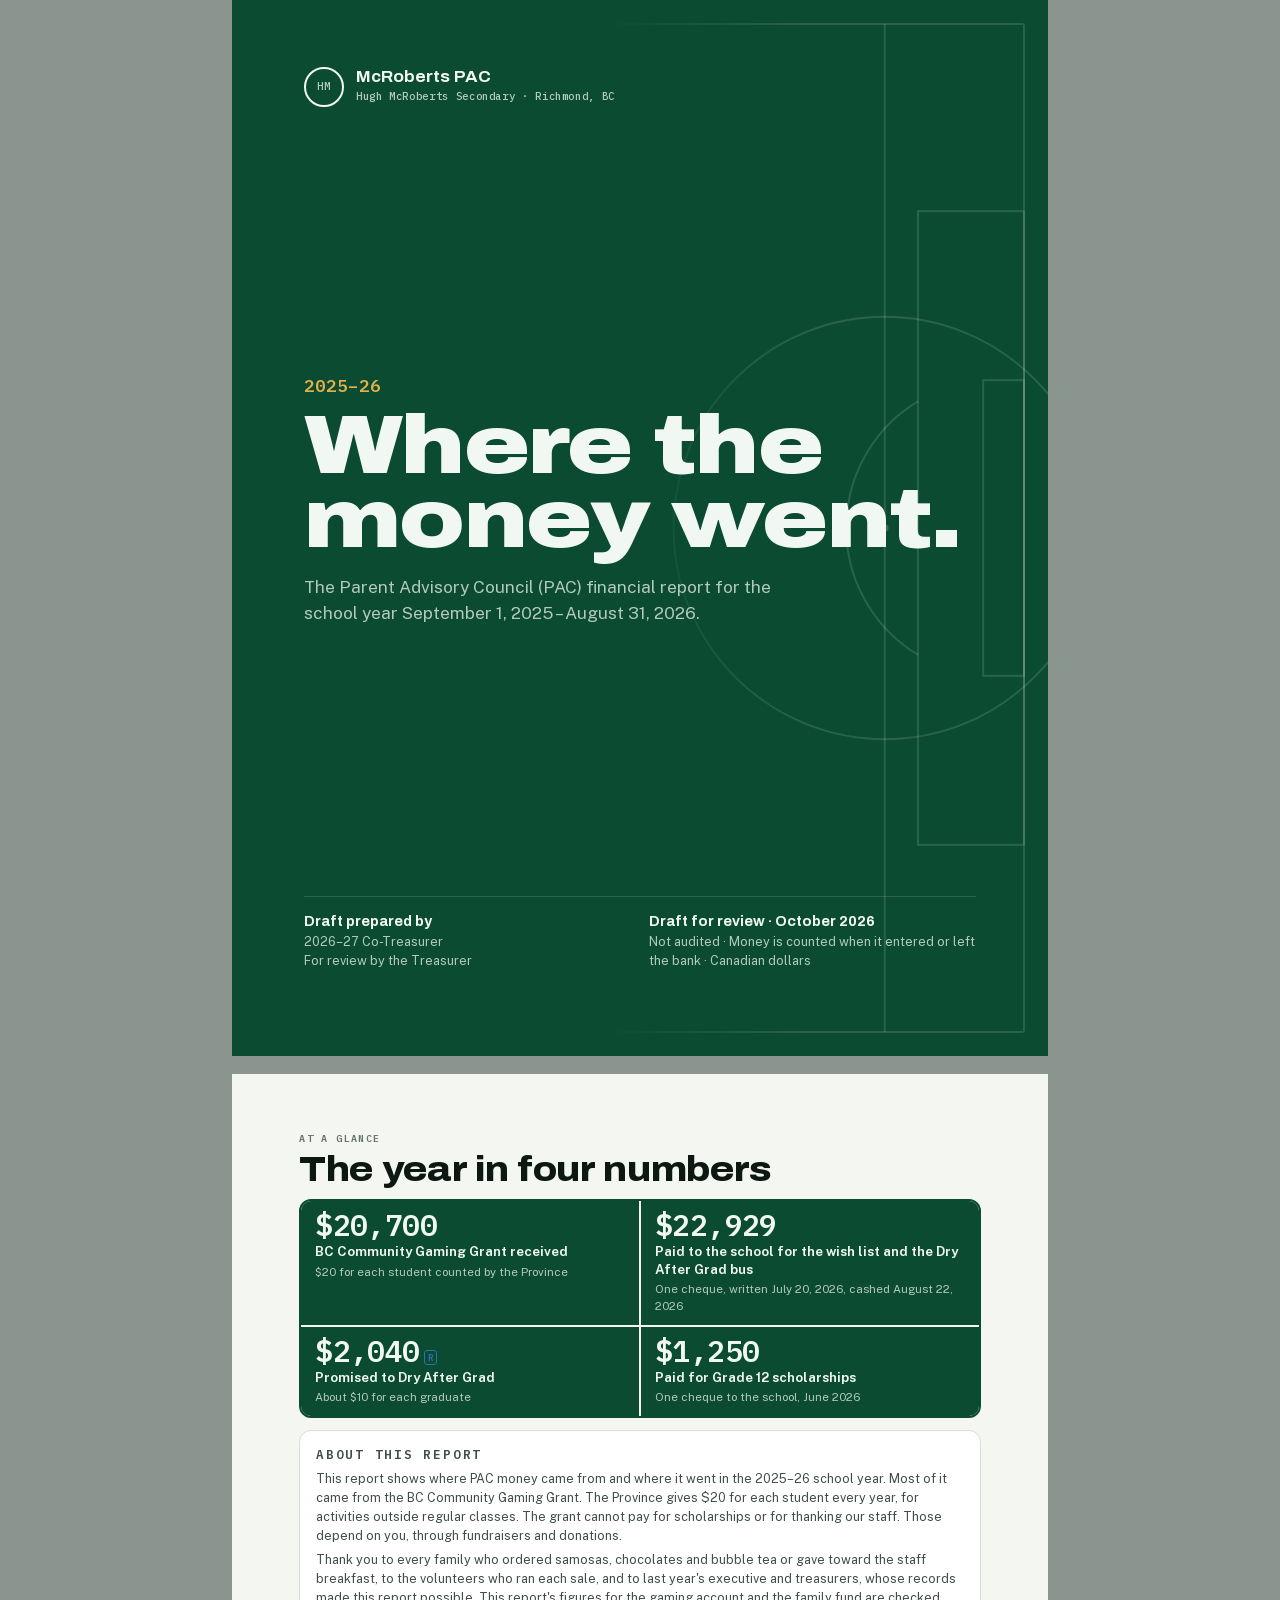
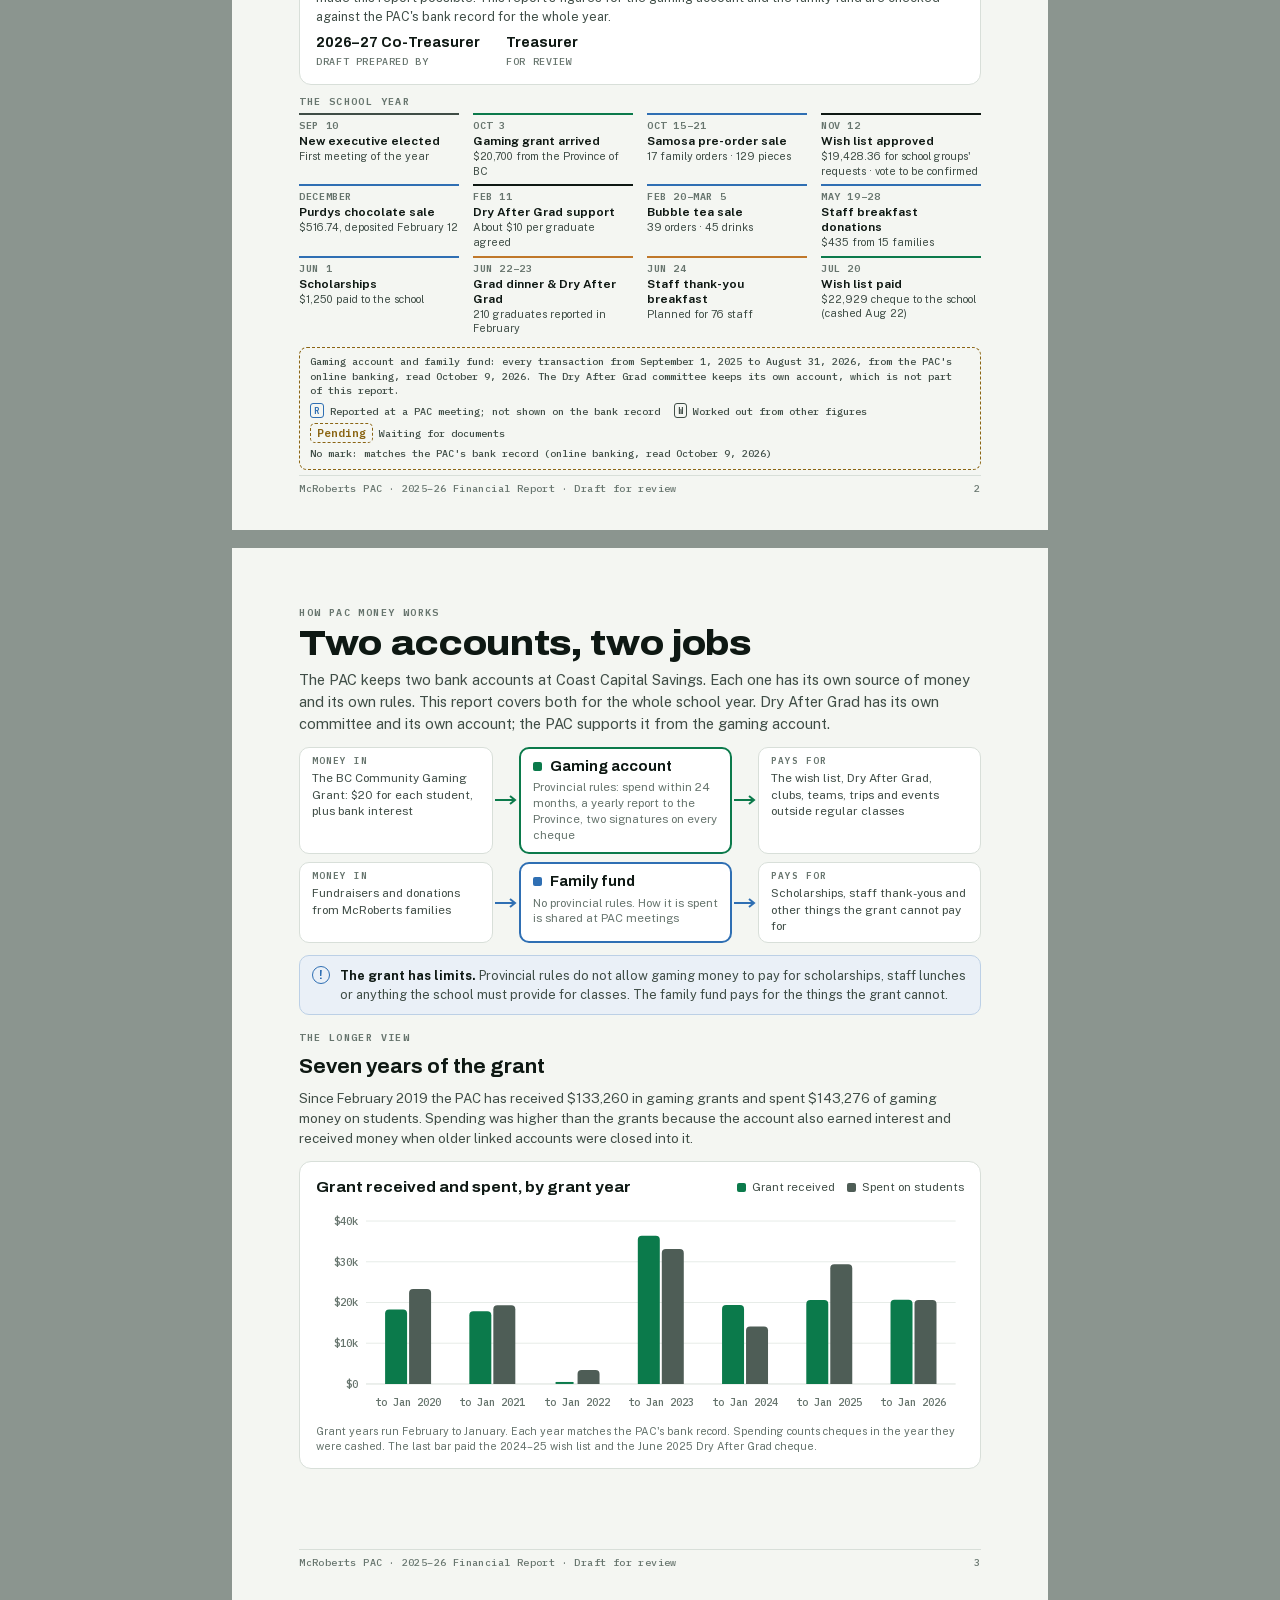
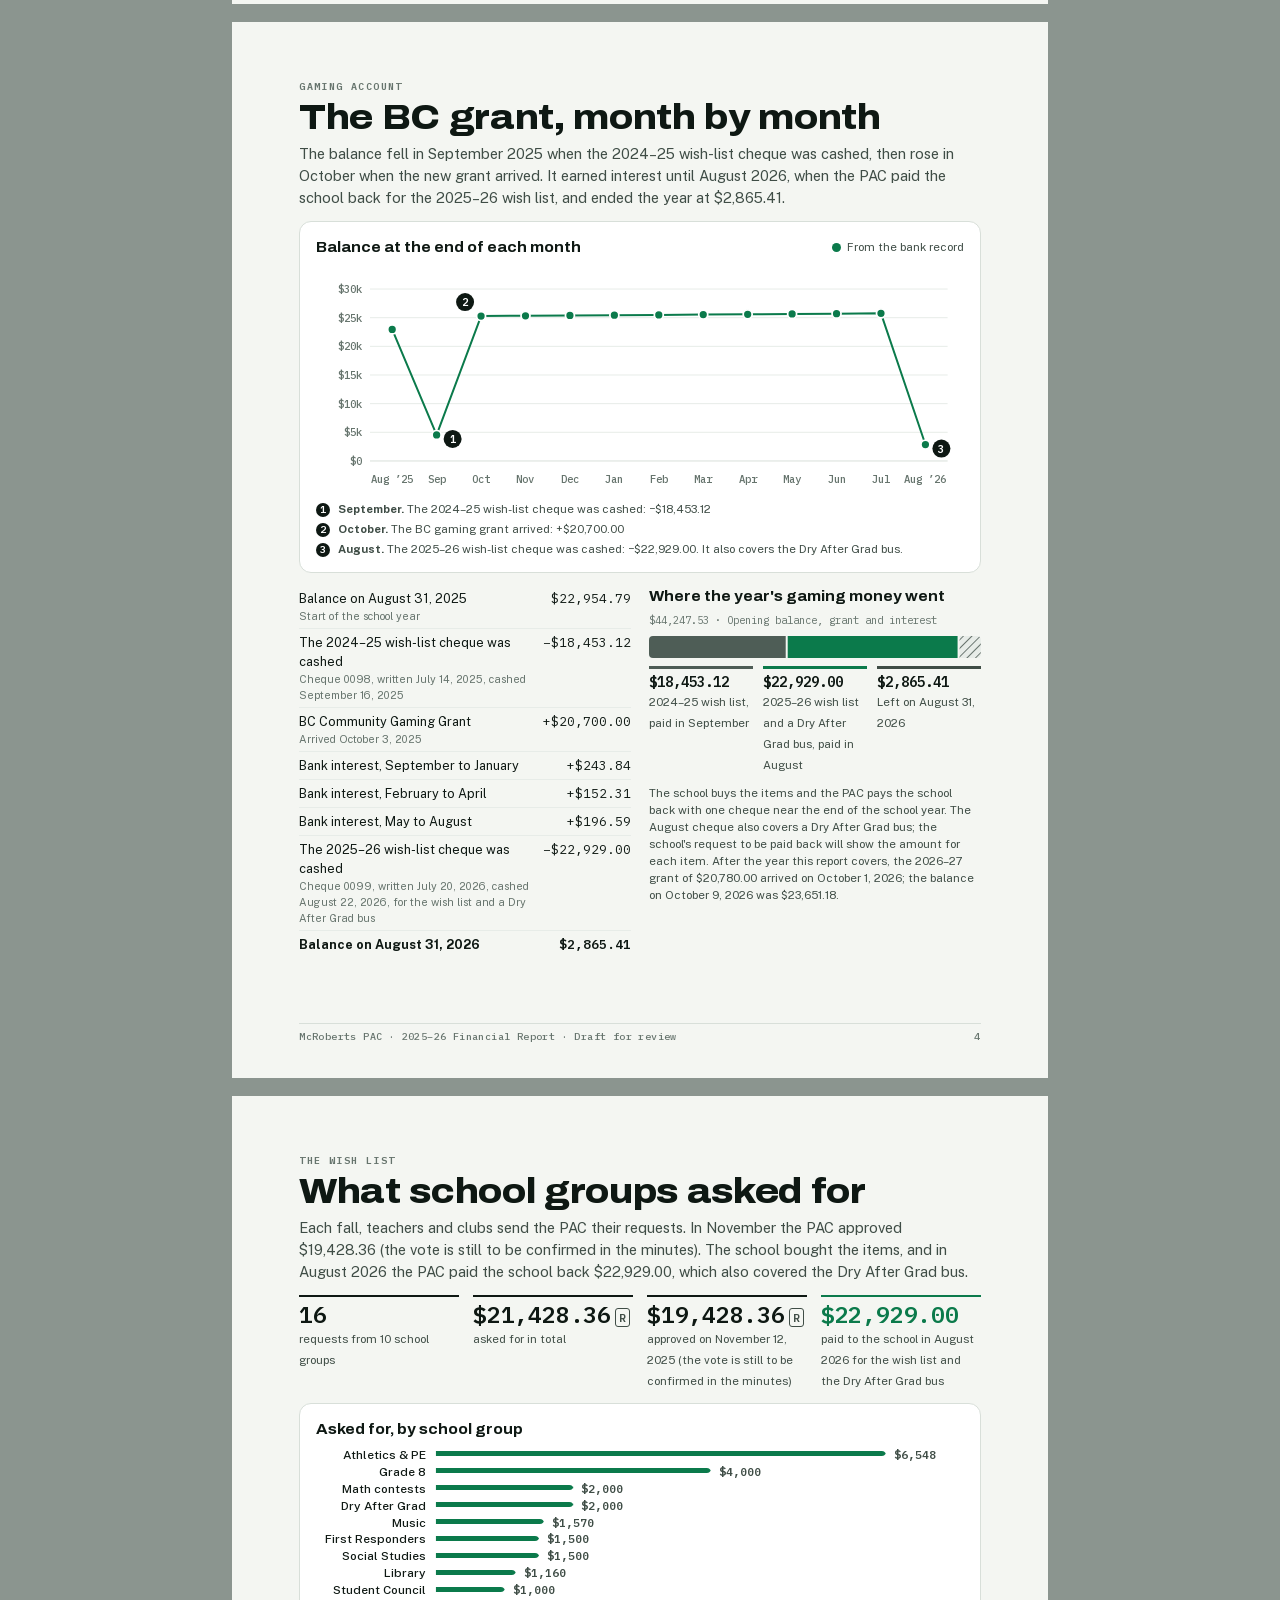
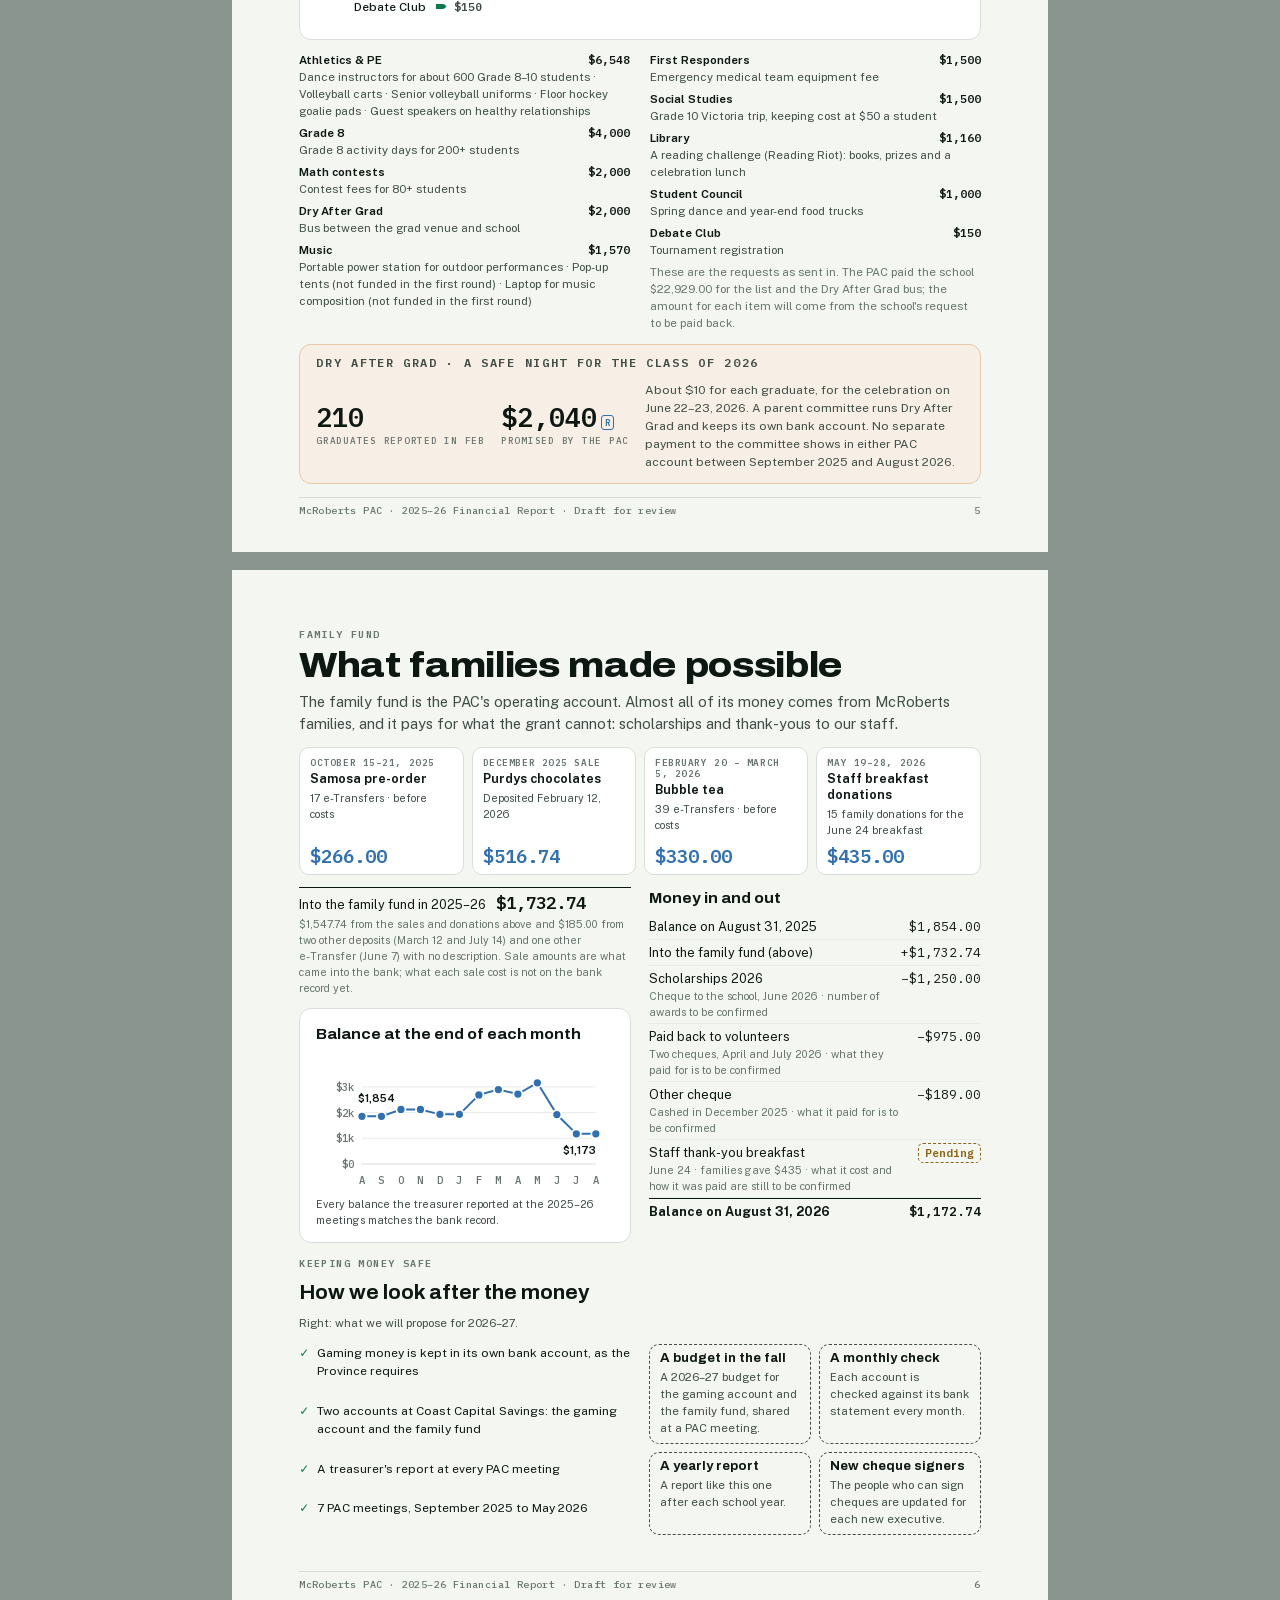
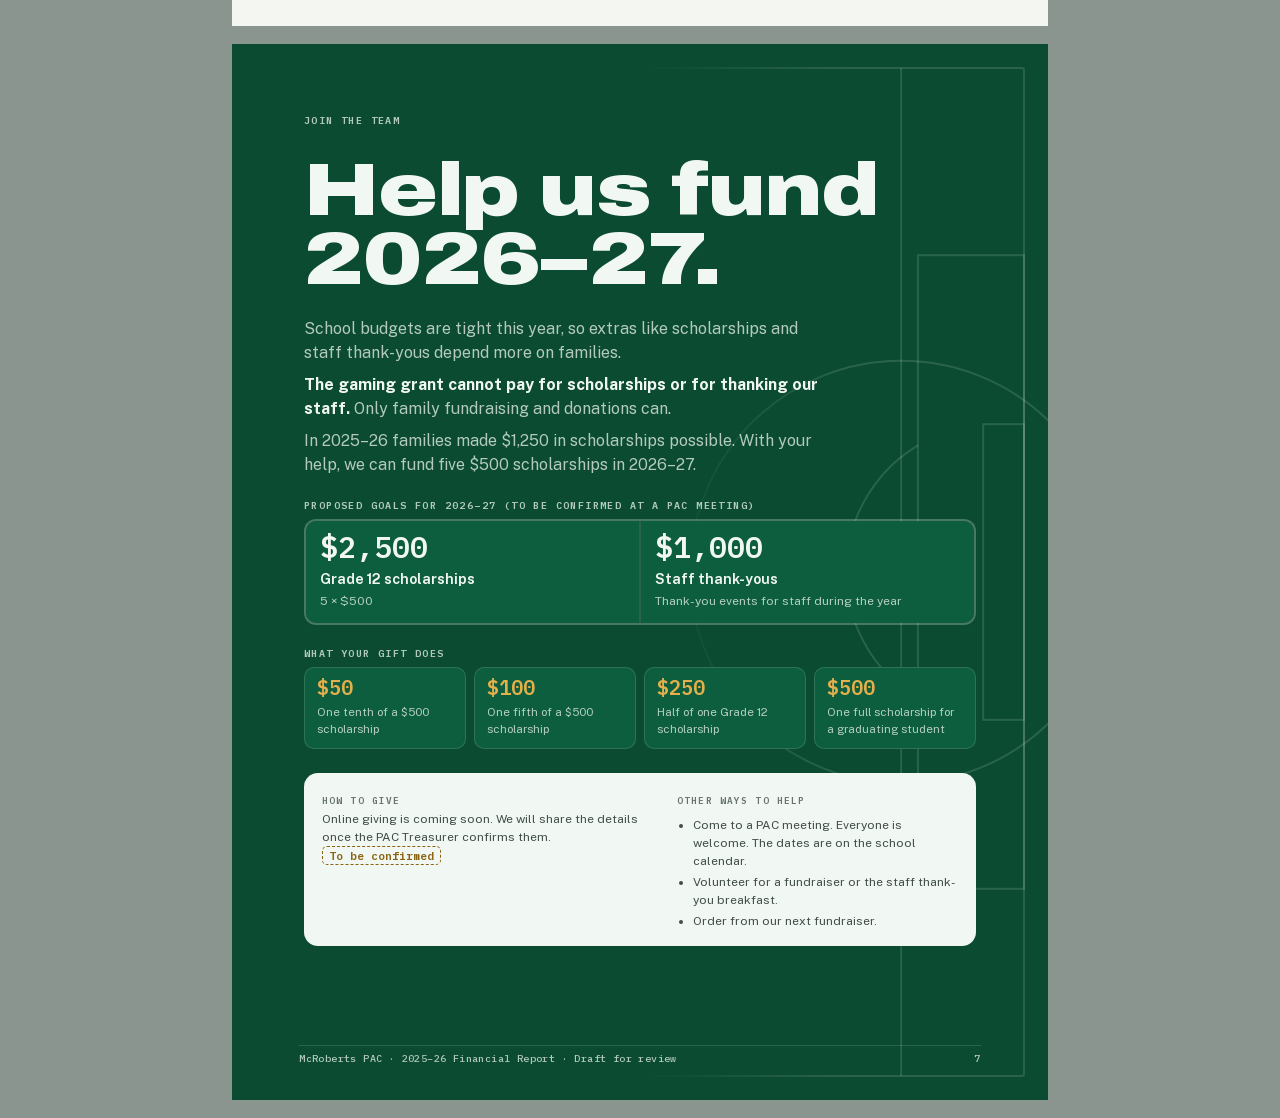
==== commit 7a8a30e5: "style: two short sentences in the accounts lede, Dry After Grad in what the gaming account pays for " ====
--- a/print.html
+++ b/print.html
@@ -227,7 +227,7 @@
 
 <!-- 3 how it works + history -->
 <section class="page tight">
-  <div class="head"><p class="eyebrow">How PAC money works</p><h2>Two accounts, two jobs</h2><p class="lede">The PAC keeps two bank accounts at Coast Capital Savings, each with its own source of money and its own rules. This report covers both for the whole school year. Dry After Grad has its own committee and its own account; the PAC supports it from the gaming account.</p></div>
+  <div class="head"><p class="eyebrow">How PAC money works</p><h2>Two accounts, two jobs</h2><p class="lede">The PAC keeps two bank accounts at Coast Capital Savings. Each one has its own source of money and its own rules. This report covers both for the whole school year. Dry After Grad has its own committee and its own account; the PAC supports it from the gaming account.</p></div>
   <div class="map" id="map"></div>
   <div class="callout"><span class="ic">!</span><p><b>The grant has limits.</b> Provincial rules do not allow gaming money to pay for scholarships, staff lunches or anything the school must provide for classes. The family fund pays for the things the grant cannot.</p></div>
   <div class="head" style="margin-top:6px"><p class="eyebrow">The longer view</p><h3 style="font-size:15pt">Seven years of the grant</h3><p class="lede" id="histLede" style="font-size:10pt;max-width:80ch"></p></div>
@@ -335,7 +335,7 @@
   $('histLede').textContent = `Since February 2019 the PAC has received ${money(H.totals.grant,0)} in gaming grants and spent ${money(H.totals.spent,0)} of gaming money on students. ${H.whyMore}`;
   const lastYear = H.years[H.years.length - 1];
   $('histNote').textContent = `${H.note} The last bar ${lastYear.note.charAt(0).toLowerCase() + lastYear.note.slice(1)}.`;
-  V.pairBars($('histChart'), { rows: H.years, height: 170, interactive: false });
+  V.pairBars($('histChart'), { rows: H.years, height: 215, interactive: false });
 
   const G = A.gaming;
   V.balanceLine($('gamingChart'), { data: G.monthly, height: 230, interactive: false });
